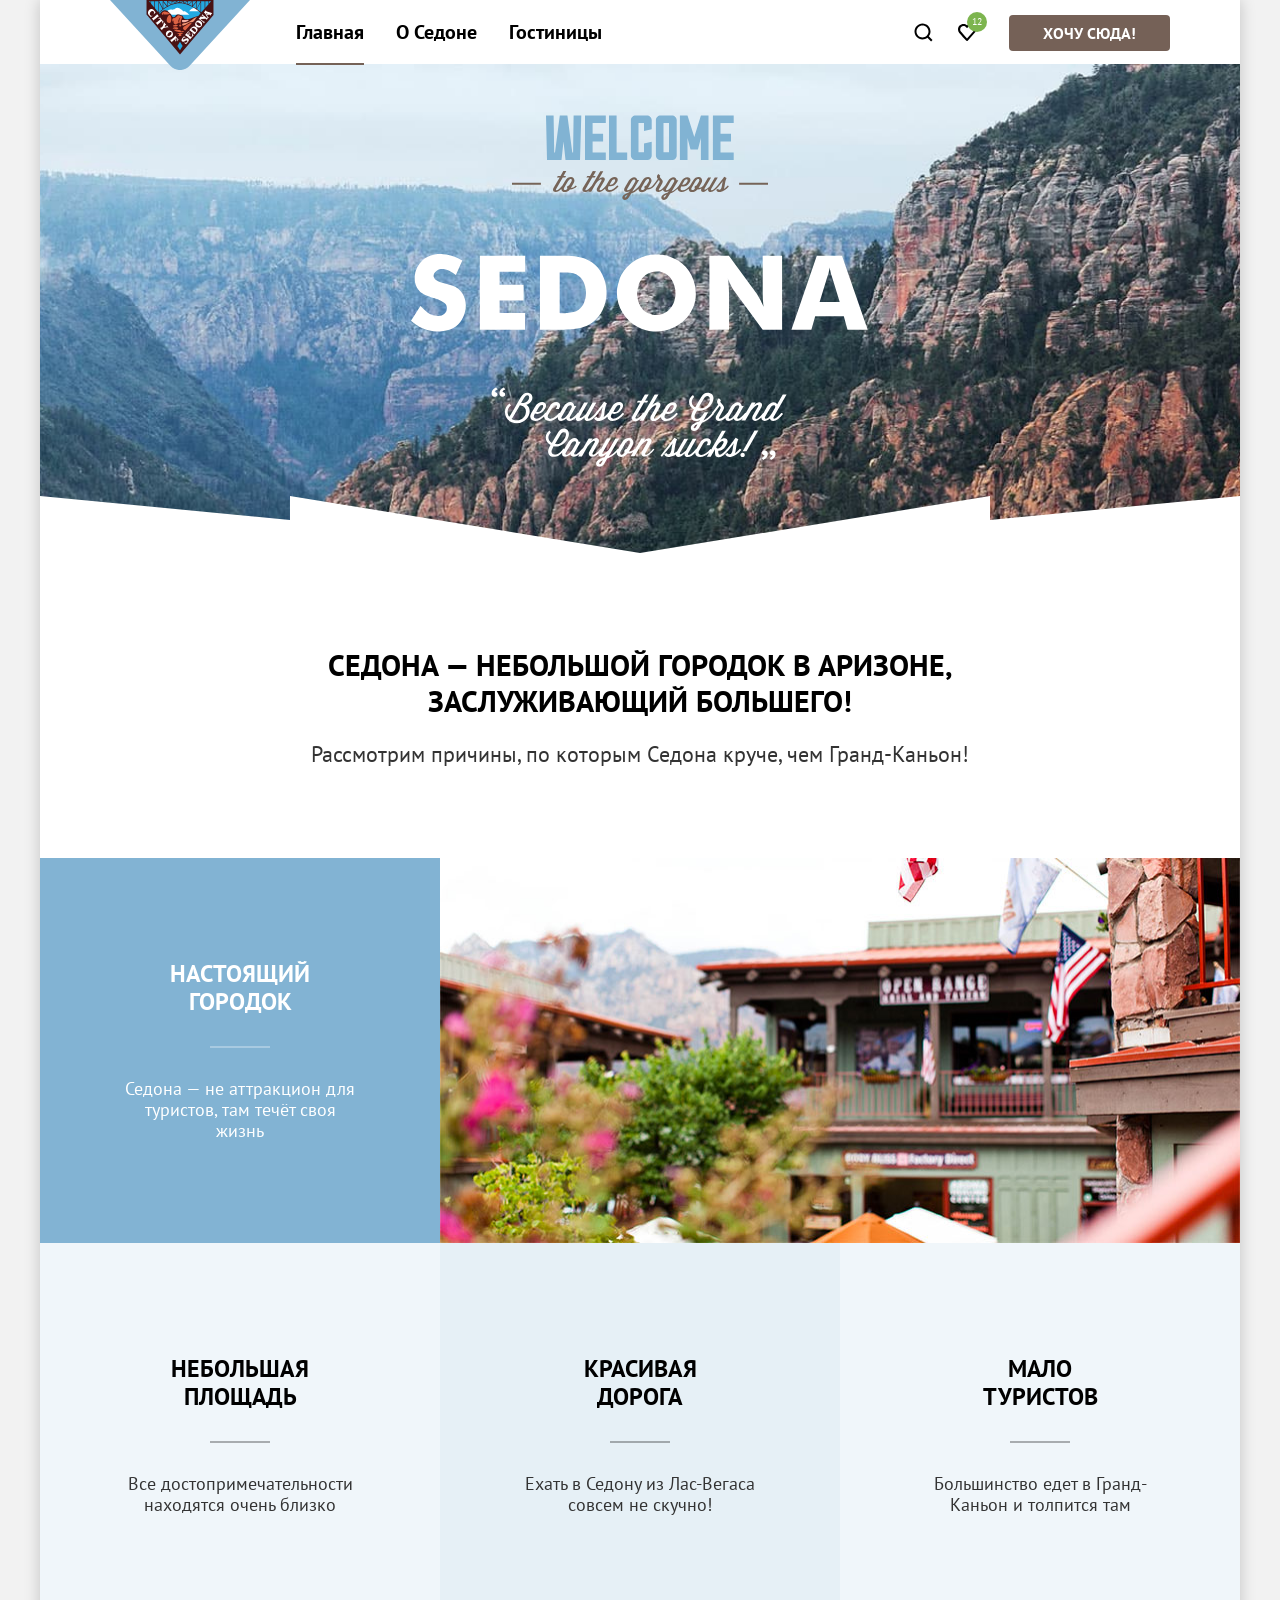
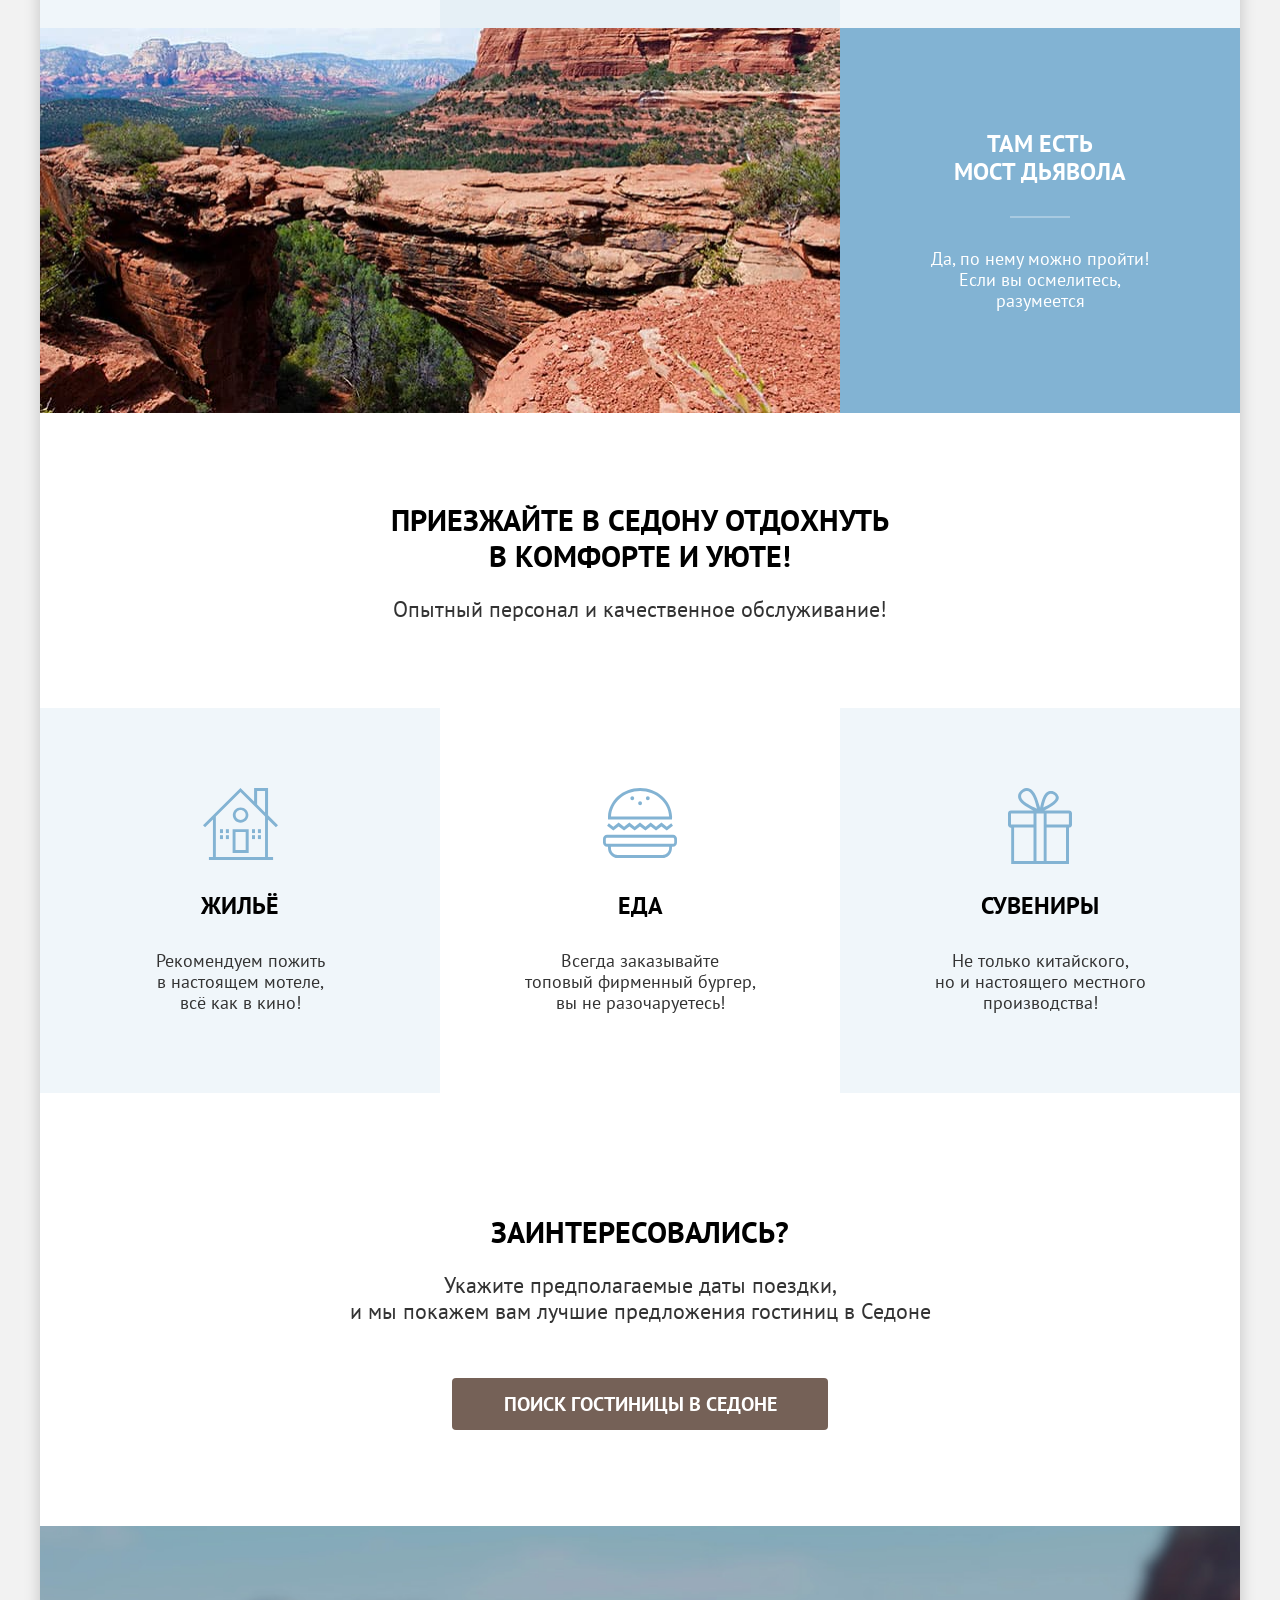
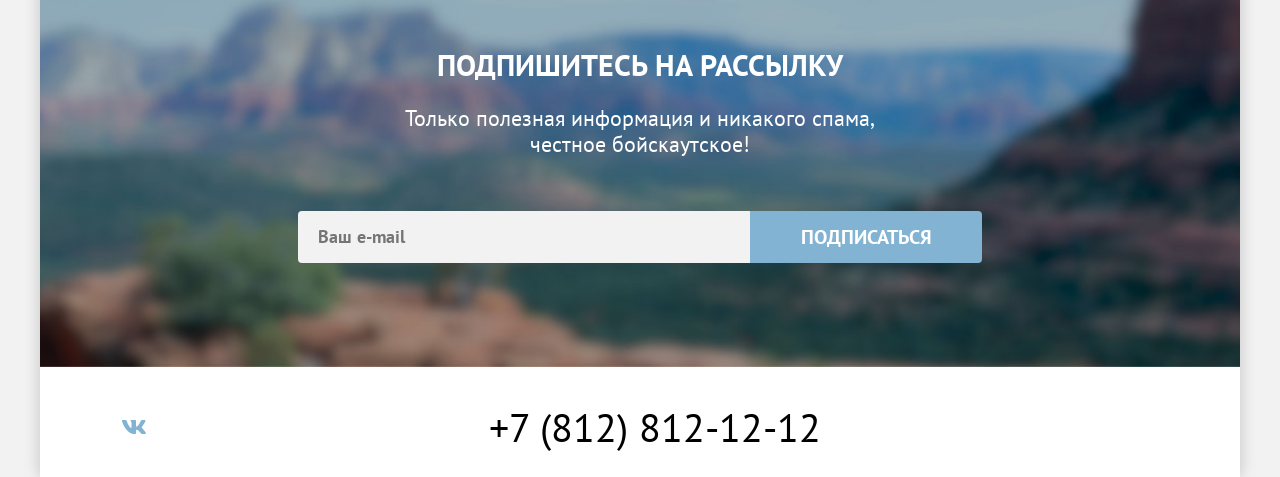
==== index.html @ 49065703 "style(filter-form): add styles to filter form and inputs" ====
<!DOCTYPE html>
<html lang="ru">

  <head>
    <meta charset="utf-8">
    <title>HTML Academy: Седона. Главная</title>
    <link rel="icon" sizes="32x32" href="favicon.ico">
    <link rel="stylesheet" href="styles/styles.css">
  </head>

  <body>

    <div class="page-wrapper">

      <header class="page-header">
        <a class="logo" href="index.html" aria-current="page">
          <img src="images/logos/logo-sedona.svg" alt="Логотип 'City of Sedona'" width="140" height="70">
        </a>

        <nav class="navigation">
          <ul class="navigation-menu-list">
            <li class="navigation-menu-item">
              <a class="navigation-menu-link current" href="index.html" aria-current="page">Главная</a>
            </li>
            <li class="navigation-menu-item">
              <a class="navigation-menu-link" href="#">О Седоне</a>
            </li>
            <li class="navigation-menu-item">
              <a class="navigation-menu-link" href="catalog.html">Гостиницы</a>
            </li>
          </ul>
          <ul class="navigation-controls-list">
            <li class="navigation-controls-item">
              <a class="navigation-controls-link search" href="#">
                <span class="visually-hidden">Поиск</span>
              </a>
            </li>
            <li class="navigation-controls-item">
              <a class="navigation-controls-link favorites" href="#">
                <span class="visually-hidden">Отелей в избранном:</span>
                <span class="icon-favorites-badge">12</span>
              </a>
            </li>
            <li class="navigation-controls-item">
              <a class="navigation-controls-link nav-button brown-button" href="#">Хочу сюда!</a>
            </li>
          </ul>
        </nav>

      </header>


      <main class="main">

        <section class="hero-block">
          <h1 class="visually-hidden">Добро пожаловать в Седону</h1>
          <img class="hero-image" src="images/index/welcome.svg"
            alt="Welcome to the gorgeous Sedona, because the Grand Canyon sucks!" width="458" height="352">
        </section>

        <section class="message intro-section">
          <h2 class="message-title">Седона — небольшой городок в Аризоне, <br>заслуживающий большего!</h2>
          <p class="message-description">Рассмотрим причины, по которым Седона круче, чем Гранд-Каньон!</p>
        </section>

        <section class="advantages">
          <h2 class="visually-hidden">Преимущества</h2>

          <ul class="advantages-list">
            <li class="advantages-item">
              <h3 class="advantages-title white">Настоящий <br>городок</h3>
              <hr class="advantages-divider">
              <p class="advantages-description white">Седона — не аттракцион для <br>туристов, там течёт своя <br>жизнь
              </p>
            </li>
            <li class="advantages-picture">
              <img src="images/index/photo-1.jpg"
                alt="Зелёная улочка Седоны с видом на гриль-бар и таверну 'Open Range'" width="800" height="385">
            </li>
            <li class="advantages-item">
              <h3 class="advantages-title">Небольшая <br>площадь</h3>
              <hr class="advantages-divider">
              <p class="advantages-description">Все достопримечательности <br>находятся очень близко</p>
            </li>
            <li class="advantages-item">
              <h3 class="advantages-title">Красивая <br>дорога</h3>
              <hr class="advantages-divider">
              <p class="advantages-description">Ехать в Седону из Лас-Вегаса <br>совсем не скучно!</p>
            </li>
            <li class="advantages-item">
              <h3 class="advantages-title">Мало <br>туристов</h3>
              <hr class="advantages-divider">
              <p class="advantages-description">Большинство едет в Гранд-<br>Каньон и толпится там</p>
            </li>
            <li class="advantages-picture">
              <img src="images/index/photo-2.jpg" alt="Красная каменная арка Моста Дьявола" width="800" height="385">
            </li>
            <li class="advantages-item">
              <h3 class="advantages-title white">Там есть <br>мост дьявола</h3>
              <hr class="advantages-divider">
              <p class="advantages-description white">Да, по нему можно пройти! <br>Если вы осмелитесь, <br>разумеется
              </p>
            </li>
          </ul>
        </section>

        <section class="message invitation-section">
          <h2 class="message-title">Приезжайте в Седону отдохнуть <br>в комфорте и уюте!</h2>
          <p class="message-description">Опытный персонал и качественное обслуживание!</p>
        </section>

        <section class="services">
          <h2 class="visually-hidden">Услуги</h2>

          <ul class="services-list">
            <li class="services-item icon-house">
              <h3 class="services-title">Жильё</h3>
              <p class="services-description">Рекомендуем пожить <br>в настоящем мотеле, <br>всё как в кино!</p>
            </li>
            <li class="services-item icon-food">
              <h3 class="services-title">Еда</h3>
              <p class="services-description">Всегда заказывайте <br>топовый фирменный бургер, <br>вы не
                разочаруетесь!</p>
            </li>
            <li class="services-item icon-gift">
              <h3 class="services-title">Сувениры</h3>
              <p class="services-description">Не только китайского, <br>но и настоящего местного <br>производства!</p>
            </li>
          </ul>
        </section>

        <section class="message interested-section">
          <h2 class="message-title">Заинтересовались?</h2>
          <p class="message-description">Укажите предполагаемые даты поездки, <br>и мы покажем вам лучшие предложения
            гостиниц в Седоне</p>

          <button class="message button brown-button" type="button" popovertarget="search-dialog">Поиск гостиницы в Седоне</button>
        </section>

        <section class="message subscribe-section white">
          <h2 class="message-title white">Подпишитесь на рассылку</h2>
          <p class="message-description white">Только полезная информация и никакого спама, <br>честное бойскаутское!
          </p>

          <form class="subscribe-form white" action="https://echo.htmlacademy.ru/" method="post">
            <label class="visually-hidden" for="subscription-email">Укажите свой e-mail:</label>
            <input class="subscribe-input input-text" type="email" id="subscription-email" name="user-email"
              placeholder="Ваш e-mail" required>
            <button class="subscribe button blue-button" type="submit">Подписаться</button>
          </form>
        </section>

        <dialog id="search-dialog" class="search-dialog" popover>
          <div class="search-dialog-header">
            <h2 class="dialog-title">Поиск гостиницы в Седоне</h2>
            <button popovertarget="search-dialog" popovertargetaction="hide" class="close-button">
              <span class="visually-hidden">Закрыть диалог</span>
            </button>
          </div>
          <form action="" class="search-dialog-form">
            <label for="check-in-date" class="search-dialog-label">Дата заезда:</label>
            <div class="search-dialog-container-long">
              <input type="text" name="check-in-date" id="check-in-date" value="27 апреля 2020"
                class="search-dialog-input search-dialog-input-date input-text">
              <p class="dialog-message error">Мы не можем отправить вас в прошлое.</p>
            </div>
            <label for="check-out-date" class="search-dialog-label">Дата выезда:</label>
            <div class="search-dialog-container-long">
              <input type="text" name="check-out-date" id="check-out-date" value="1 сентября 2023"
                class="search-dialog-input search-dialog-input-date input-text">
              <p class="dialog-message info">На эти даты есть свободные номера. Пока есть.</p>
            </div>
            <label for="adults-number" class="search-dialog-label">Взрослые:</label>
            <span class="input-number-container">
              <button class="minus-button">
                <span class="visually-hidden">
                  Убрать один
                </span>
              </button>
              <input type="number" name="adults-number" id="adults-number" value="2" class="search-dialog-input search-dialog-input-number input-text input-number">
              <button class="plus-button">
                <span class="visually-hidden">
                  Добавить один
                </span>
              </button>
            </span>
            <div class="children-container">
              <div class="children-label-container">
                <label for="children-number" class="search-dialog-label">Дети:</label>
                <span class="icon-info">
                  <span class="visually-hidden">info children</span>
                  <span class="children-tooltip" role="tooltip">
                    Укажите количество детей, которые будут с вами, возраст которых от 6 до 18 лет. Дети до 6 лет
                    размещаются бесплатно.
                  </span>
                </span>
              </div>
              <span class="input-number-container">
                <button class="minus-button">
                  <span class="visually-hidden">
                    Убрать один
                  </span>
                </button>
                <input type="number" name="children-number" id="children-number" value="2"
                  class="search-dialog-input search-dialog-input-number input-text input-number">
                <button class="plus-button">
                  <span class="visually-hidden">
                    Добавить один
                  </span>
                </button>
              </span>
            </div>
            <button type="submit" class="search-dialog-submit blue-button">Найти</button>
          </form>

        </dialog>
      </main>


      <footer class="page-footer">

        <section class="footer-section">
          <h2 class="visually-hidden">Социальные сети</h2>
          <ul class="socials-list">
            <li class="socials-item">
              <a class="socials-link socials-vkontakte" href="https://vk.com/htmlacademy" target="_blank"
                rel="noopener noreferrer">
                <span class="visually-hidden">ВКонтакте</span>
              </a>
            </li>
            <li class="socials-item">
              <a class="socials-link socials-telegram" href="https://t.me/htmlacademy" target="_blank"
                rel="noopener noreferrer">
                <span class="visually-hidden">Telegram</span>
              </a>
            </li>
            <li class="socials-item">
              <a class="socials-link socials-youtube" href="https://www.youtube.com/user/htmlacademyru" target="_blank"
                rel="noopener noreferrer">
                <span class="visually-hidden">YouTube</span>
              </a>
            </li>
          </ul>
        </section>

        <section class="footer-section">
          <h2 class="visually-hidden">Телефон</h2>
          <a class="phone-link" href="tel:+78128121212">+7 (812) 812-12-12</a>
        </section>

        <section class="footer-section">
          <h2 class="visually-hidden">Разработчик сайта</h2>
          <a class="developer-link" href="https://htmlacademy.ru/intensive/htmlcss" target="_blank"
            rel="noopener noreferrer">
            <span class="visually-hidden">HTML Academy</span>
          </a>
        </section>
      </footer>

    </div>

  </body>

</html>
---- styles/styles.css ----
@font-face {
  font-family: "PT Sans";
  font-weight: 400;
  font-style: normal;
  src: url("../fonts/ptsans-400.woff2") format(woff2);
  font-display: swap;
}

@font-face {
  font-family: "PT Sans";
  font-weight: 700;
  font-style: normal;
  src: url("../fonts/ptsans-700.woff2") format(woff2);
  font-display: swap;
}

* {
  box-sizing: border-box;
}

.visually-hidden {
  position: absolute;
  width: 1px;
  height: 1px;
  margin: -1px;
  border: 0;
  padding: 0;
  white-space: nowrap;
  clip-path: inset(100%);
  clip: rect(0 0 0 0);
  overflow: hidden;
}

/* Common */

body {
  width: 100%;
  margin: 0;
  background-color: #f2f2f2;
  color: #333333;
  font-family: "PT Sans", "Arial", sans-serif;
  font-weight: 400;
  font-size: 18px;
  line-height: 21px;
}

.page-wrapper {
  width: 1200px;
  margin: 0 auto;
  background-color: #ffffff;
  box-shadow: 0 0 15px 0 #00000033;
}

.white {
  color: #ffffff;
}

ul {
  margin: 0;
  padding: 0;
  list-style: none;
}

a {
  color: #000000;
  text-decoration: none;
}

button {
  border: none;
  cursor: pointer;
}

.button {
  border-radius: 4px;
  padding-top: 8px;
  padding-bottom: 8px;
  font-family: "PT Sans", "Arial", sans-serif;
  color: #ffffff;
  font-size: 16px;
  line-height: 20px;
  font-weight: 700;
  text-transform: uppercase;
  text-align: center;
  vertical-align: middle;
  background-color: #756157;
}

/* Page Header */

.page-header {
  display: flex;
  justify-content: center;
  height: 64px;
  gap: 30px;
  padding: 0 70px;
}

.navigation {
  display: flex;
  width: 100%;
  justify-content: space-between;
}

.navigation-menu-list,
.navigation-controls-list {
  display: flex;
  flex-wrap: wrap;
  justify-content: center;
  align-items: center;
}

.navigation-menu-item {
  padding: 20px 16px;
}

.navigation-menu-link,
.navigation-controls-link {
  font-size: 20px;
  line-height: 24px;
  font-weight: 700;
}

.navigation-menu-link {
  position: relative;
  padding-bottom: 20px;
}

.navigation-menu-link.current::after {
  content: "";
  position: absolute;
  left: 0;
  right: 0;
  bottom: 0;
  height: 2px;
  background: #756257;
}

.search {
  display: flex;
  background: url("../images/icons/search.svg") no-repeat center;
  background-size: auto;
  width: 44px;
  height: 64px;
}

.favorites {
  display: flex;
  background: url("../images/icons/favorites.svg") no-repeat center;
  background-size: auto;
  width: 44px;
  height: 64px;
}

.icon-favorites-badge {
  display: flex;
  justify-content: center;
  align-items: center;
  position: relative;
  left: 10px;
  bottom: 10px;
  background-color: #7db54f;
  border-radius: 50% 50%;
  padding: 5px;
  margin: auto;
  color: #ffffff;
  font-weight: 400;
  font-size: 10px;
  line-height: 10px;
}

.nav-button {
  font-family: "PT Sans", "Arial", sans-serif;
  text-transform: uppercase;
  color: #ffffff;
  font-weight: 700;
  font-size: 16px;
  line-height: 20px;
  padding: 8px 34px;
  margin-left: 20px;
  border-radius: 4px;
  background-color: #756157;
}

/* Hero */

.hero-block {
  background-color: #bdbdbd;
  background-image:
    url("../images/index/ornament.svg"),
    url("../images/index/index-background.jpg");
  background-repeat: no-repeat;
  background-position: bottom, top;
  background-size:
    100% auto,
    cover;
  padding: 51px 371px 82px;
}

/* Message */

.message {
  text-align: center;
}

.message-title {
  color: #000000;
  text-transform: uppercase;
  font-weight: 700;
  font-size: 30px;
  line-height: 36px;
  margin-bottom: 20px;
}

.message-title.white {
  color: #ffffff;
}

.message-description {
  font-size: 22px;
  line-height: 26px;
}

.message-description:not(:last-child) {
  margin-bottom: 54px;
}

.intro-section {
  padding-top: 69px;
  padding-bottom: 69px;
}

.invitation-section {
  padding-top: 64px;
  padding-bottom: 64px;
}

.interested-section {
  padding-top: 96px;
  padding-bottom: 96px;
}

.subscribe-section {
  padding-top: 96px;
  padding-left: 258px;
  padding-right: 258px;
  padding-bottom: 104px;
}

.subscribe-section.white {
  background: #bdbdbd url("../images/index/subscribe.jpg") no-repeat center;
  background-size: cover;
}

.subscribe-form {
  display: flex;
}

.subscribe-input {
  font-family: "PT Sans", "Arial", sans-serif;
  font-weight: 400;
  font-size: 18px;
  line-height: 24px;
  vertical-align: middle;
  border-radius: 4px 0 0 4px;
  padding: 12px 20px;
  width: 452px;
  border: none;
}

.subscribe.button {
  font-size: 20px;
  line-height: 36px;
  padding-left: 50px;
  padding-right: 50px;
  border-radius: 0 4px 4px 0;
  width: 232px;
}

.message.button {
  font-size: 20px;
  line-height: 36px;
  padding-left: 50px;
  padding-right: 50px;
  width: 376px;
}

/* Advantages */

.advantages-list {
  display: grid;
  grid-template-columns: 1fr 1fr 1fr;
  grid-auto-rows: 385px;
}

.advantages-item {
  display: flex;
  flex-direction: column;
  justify-content: center;
  align-items: center;
  text-align: center;
  gap: 30px;
}

.advantages-item:nth-child(odd) {
  background-color: #83b3d31f;
}

.advantages-item:nth-child(even) {
  background-color: #83b3d333;
}

.advantages-item:first-child,
.advantages-item:last-child {
  background-color: #82b3d3;
}

.advantages-picture {
  grid-column: span 2;
}

.advantages-title {
  color: #000000;
  text-transform: uppercase;
  font-weight: 700;
  font-size: 24px;
  line-height: 28px;
  margin: 0;
}

.advantages-title.white {
  color: #ffffff;
}

.advantages-description {
  margin: 0;
}

.advantages-divider {
  width: 60px;
  margin: 0;
  border: 1px solid #0000004d;
}

.advantages-item:first-child > .advantages-divider,
.advantages-item:last-child > .advantages-divider {
  border: 1px solid #ffffff4d;
}

/* Services */

.services-list {
  display: flex;
}

.services-item {
  display: flex;
  flex-direction: column;
  justify-content: flex-end;
  text-align: center;
  width: 400px;
  height: 385px;
  padding: 80px 0;
  gap: 30px;
}

.services-item:nth-child(odd) {
  background-color: #83b3d31f;
}

.services-title {
  color: #000000;
  text-transform: uppercase;
  font-size: 24px;
  line-height: 28px;
  margin: 0;
}

.services-description {
  margin: 0;
}

.icon-house {
  background: url("../images/icons/house.svg") no-repeat center 80px;
}

.icon-food {
  background: url("../images/icons/food.svg") no-repeat center 80px;
}

.icon-gift {
  background: url("../images/icons/gift.svg") no-repeat center 80px;
}

/* Dialog */

dialog::backdrop {
  background-color: #f2f2f2cc;
}

.search-dialog {
  padding: 64px 70px;
  border: none;
  border-radius: 30px;
  box-shadow: 0 25px 50px 0 #00000026;
  width: 717px;
}

.search-dialog-header {
  display: flex;
  justify-content: space-between;
  margin-bottom: 64px;
}

.dialog-title {
  font-size: 30px;
  line-height: 36px;
  text-transform: uppercase;
  margin: 0;
}

.close-button {
  border-radius: 50%;
  width: 52px;
  height: 52px;
  position: absolute;
  top: 64px;
  right: 50px;
  border: none;
  background-color: #f2f2f2;
  background-image: url("../images/icons/close.svg");
  background-repeat: no-repeat;
  background-position: center;
}

.search-dialog-form {
  display: grid;
  grid-template-columns: 1fr 1fr 1fr 1fr;
  row-gap: 23px;
  width: 577px;
}

.search-dialog-label {
  font-weight: 700;
  font-size: 20px;
  line-height: 24px;
  text-transform: capitalize;
  height: 48px;
  display: flex;
  align-items: center;
}

.search-dialog-container-long {
  grid-column: span 3;
}

.search-dialog-input-date {
  width: 100%;
  background-image: url("../images/icons/calendar.svg");
  background-repeat: no-repeat;
  background-position: right 22px center;
  background-size: 20px 20px;
  border-radius: 4px;
  padding: 12px 20px;
}

.search-dialog-input {
  height: 48px;
  background-color: #f2f2f2;
  border: none;
  font-weight: 700;
  font-size: 18px;
}

.search-dialog-input-number {
  width: 31px;
  text-align: center;
  z-index: 1;
}

.search-dialog-input-number.input-text {
  padding-left: 4px;
  padding-right: 4px;
}

.input-number-container {
  display: flex;
  width: 111px;
}

.minus-button,
.plus-button {
  background-color: #f2f2f2;
  height: 48px;
  width: 40px;
  padding: 0;
}

.minus-button {
  border-radius: 4px 0 0 4px;
  background-image: url("../images/icons/minus.svg");
  background-repeat: no-repeat;
  background-position: center;
}

.plus-button {
  border-radius: 0 4px 4px 0;
  background-image: url("../images/icons/plus.svg");
  background-repeat: no-repeat;
  background-position: center;
}

.dialog-message {
  font-weight: 400;
  font-size: 16px;
  line-height: 21px;
  margin: 4px 0 0 0;
  padding: 0 20px;
}

.dialog-message.error {
  color: #ff5757;
}

.dialog-message.info {
  color: #333333;
}

.children-container {
  grid-column: span 2;
  display: flex;
  justify-content: end;
  gap: 46px;
}

.children-label-container {
  display: flex;
  align-items: center;
  gap: 10px;
}

.icon-info {
  background-color: #83b3d3;
  background-image: url("../images/icons/info.svg");
  background-repeat: no-repeat;
  background-position: center;
  width: 26px;
  height: 26px;
  display: inline-block;
  border-radius: 50%;
  position: relative;
}

.children-tooltip {
  visibility: hidden;
  width: 256px;
  background-color: #333333;
  color: white;
  font-weight: 400;
  font-size: 16px;
  line-height: 20px;
  padding: 15px 18px 18px 22px;
  border-radius: 10px;
  position: absolute;
  top: 150%;
  left: 50%;
  margin-left: calc(-256px / 2);
  z-index: 2;
}

.children-tooltip::before {
  visibility: hidden;
  content: "";
  border: 9px solid transparent;
  border-bottom: 9px solid #333;
  position: absolute;
  top: -17px;
  left: 50%;
  transform: translate(-50%);
}

.icon-info:hover .children-tooltip,
.icon-info:hover .children-tooltip::before,
.icon-info:focus .children-tooltip,
.icon-info:focus .children-tooltip::before {
  visibility: visible;
}

.search-dialog-submit {
  grid-column: span 4;
  background-color: #83b3d3;
  color: white;
  border-radius: 10px;
  padding: 18px 0;
  text-transform: uppercase;
  font-size: 20px;
  font-weight: 700;
  margin-top: calc(48px - 23px);
}

/* Catalog Header (Filters) */

.catalog-header {
  background-color: #bdbdbd;
  background-image: url("../images/catalog/catalog-background.jpg");
  background-repeat: no-repeat;
  background-position: center;
  background-size: cover;
  color: #ffffff;
  text-align: left;
  padding: 35px 70px 70px 70px;
}

.catalog-title {
  font-weight: 700;
  font-size: 60px;
  line-height: 78px;
  margin: 0;
}

.breadcrumbs-list {
  /* position: relative; */
  display: flex;
  flex-wrap: wrap;
  align-items: center;
  font-weight: 400;
  font-size: 16px;
  line-height: 21px;
}

.breadcrumbs-item:not(:first-child) {
  padding: 0 28px;
}

/* .breadcrumbs-item:last-child::after {
  content: "";
  display: block;
  position: absolute;
  top: 4px;
  right: -15px;
  width: 8px;
  height: 21px;
} */

.breadcrumbs-link {
  color: #ffffff;
}

.icon-home {
  display: flex;
  background-image: url("../images/icons/home.svg");
  background-repeat: no-repeat;
  background-size: auto;
  width: 12px;
  height: 12px;
}

.filter-form {
  display: flex;
  justify-content: space-between;
  width: 100%;
}
.filter-group-container {
  display: flex;
  gap: 70px;
}

.filter-group {
  padding: 0;
  margin: 0;
}

.filter-title {
  padding: 0;
}

.filter-list {
  display: grid;
  gap: 16px;
}

.control {
  display: flex;
  column-gap: 16px;
}

.filter-item {
  display: flex;
  column-gap: 16px;
}

.filter-list-prices {
  display: grid;
  grid-template-columns: 1fr 1fr;
  column-gap: 2px;
}

.filter-sliders-control {
  grid-column: span 2;
}

.price-min,
.price-max {
  height: 48px;
  width: 143px;
  background-color: white;
  border: none;
}

.price-min {
  border-radius: 4px 0 0 4px;
}

.price-max {
  border-radius: 0 4px 4px 0;
}

.filter-title {
  font-weight: 700;
  font-size: 20px;
  line-height: 24px;
  margin-bottom: 32px;
}

.filter-item {
  font-size: 18px;
  line-height: 23px;
}

.range-input-container {
  position: relative;
}

.range-label {
  position: absolute;
  z-index: 1;
  color: rgba(0, 0, 0, 0.3);
  right: 20px;
  transform: translateY(50%);
}

.filter-button-container {
  display: flex;
  flex-direction: column;
  justify-content: center;
  align-items: center;
  padding: 56px 0 0 0;
}

.submit.button {
  padding-left: 50px;
  padding-right: 50px;
}

.reset.button {
  background-color: transparent;
  padding-left: 57.5px;
  padding-right: 57.5px;
  margin-top: auto;
}

/* Catalog Items (Filter Results) */

.catalog-filters-result {
  display: flex;
  flex-direction: column;
  gap: 40px;
  padding: 50px 70px 60px;
}

.result-settings-wrapper {
  display: flex;
  width: 100%;
  height: 49px;
  justify-content: space-between;
  align-items: center;
}

.result-settings {
  display: flex;
}

.result-sort {
  color: #333333;
  font-family: "PT Sans", "Arial", sans-serif;
  font-weight: 400;
  font-size: 18px;
  line-height: 21px;
  border: 2px solid #e5e5e5;
  border-radius: 4px;
  padding: 0 20px;
  width: 292px;
  height: 49px;
  appearance: none;
  background-color: white;
  background-image: url("../images/icons/arrow-down.svg");
  background-repeat: no-repeat;
  background-position-x: right 20px;
  background-position-y: center;
  cursor: pointer;
}

.result-list {
  display: flex;
  flex-wrap: wrap;
  justify-content: space-between;
  gap: 16px;
}

.result-item {
  display: flex;
  flex-direction: column;
  width: 340px;
  border: solid 1px #e5e5e5;
  padding: 20px;
  gap: 20px;
}

.item-name {
  color: #000000;
  font-weight: 700;
  font-size: 24px;
  line-height: 28px;
  margin: 0;
}

.item-details,
.item-controls,
.item-rating {
  display: flex;
  justify-content: space-between;
  align-items: center;
  width: 100%;
}

.result-title {
  font-size: 30px;
  font-weight: 700;
  line-height: 36px;
  margin: 0;
  text-transform: uppercase;
}

.rating-stars {
  display: flex;
  gap: 6px;
}

.icon-star {
  background-image: url("../images/icons/star.svg");
  background-repeat: no-repeat;
  background-position: center;
  height: 17px;
  width: 18px;
  display: inline-block;
}

.result-view-list {
  display: flex;
  margin-left: 70px;
  gap: 8px;
}

.result-view-button {
  width: 48px;
  height: 48px;
  display: flex;
  justify-content: center;
  align-items: center;
  border: solid 2px #e5e5e5;
  border-radius: 4px;
}

.result-view-button.selected {
  border-color: #000000;
}

.icon-tile {
  background: url("../images/icons/tile.svg") no-repeat center;
}

.icon-card {
  background: url("../images/icons/card.svg") no-repeat center;
}

.icon-list {
  background: url("../images/icons/list.svg") no-repeat center;
}

.details.button,
.favorite.button,
.rating-text {
  font-size: 16px;
  line-height: 20px;
  width: 140px;
}

.favorite.button.is-added {
  background-color: #7db54f;
}

.rating-text {
  text-transform: uppercase;
  background-color: #f2f2f2;
  text-align: center;
  padding: 8px 0;
}

.result-divider {
  width: 100%;
  height: 1px;
  margin: 0;
  border: none;
  background-color: #e5e5e5;
}

.pagination-list {
  display: flex;
  width: 100%;
}

.pagination-item {
  width: 60px;
  height: 60px;
  font-weight: 700;
}

.pagination-item:not(:first-child) {
  margin-left: 8px;
}

.pagination-link {
  width: 100%;
  height: 100%;
  border-radius: 4px;
  display: flex;
  align-items: center;
  justify-content: center;
}

.pagination-link.current {
  background-color: #f2f2f2;
  color: #000000;
}

.pagination-link.gap {
  background-color: white;
  color: #000000;
  font-weight: 400;
}

/* Page Footer */

.page-footer {
  display: flex;
  justify-content: space-between;
  align-items: center;
  padding: 40px 70px 30px;
}

.footer-section {
  display: flex;
  justify-content: center;
  align-items: center;
}

.socials-list {
  display: flex;
  justify-content: center;
  align-items: center;
}

.socials-item {
  display: flex;
  justify-content: center;
  align-items: center;
}

.socials-link {
  display: flex;
  width: 48px;
  height: 40px;
  background-repeat: no-repeat;
  background-position: center;
  background-size: auto;
}

.socials-vkontakte {
  background-image: url("../images/icons/vkontakte.svg");
}

.socials-telegram {
  background-image: url("../images/icons/telegram.svg");
}

.socials-youtube {
  background-image: url("../images/icons/youtube.svg");
}

.phone-link {
  font-size: 40px;
  line-height: 40px;
  text-transform: uppercase;
}

.developer-link {
  display: flex;
  width: 115px;
  height: 33px;
  background-image: url("../images/logos/htmlacademy.svg");
  background-repeat: no-repeat;
  background-position: center;
  background-size: auto;
}

/* Button Styles */
.blue-button {
  background-color: #82b3d3;
  color: white;
}

.blue-button:not(:disabled):hover,
.blue-button:not(:disabled):focus,
.search-dialog-submit:not(:disabled):active {
  background-color: #68a2ca;
}

.brown-button:not(:disabled):hover,
.brown-button:not(:disabled):focus {
  background-color: #615048;
}

.green-button:not(:disabled):hover,
.green-button:not(:disabled):focus {
  background-color: #6c9e42;
}

.blue-button:not(:disabled):active,
.brown-button:not(:disabled):active,
.green-button:not(:disabled):active {
  color: rgba(255, 255, 255, 0.3);
}

.blue-button:disabled,
.brown-button:disabled,
.green-button:disabled {
  color: rgba(255, 255, 255, 0.3);
  background-color: #e5e5e5;
}

/* Input Styles */
.input-text {
  background-color: #f2f2f2;
  border: none;
  font-weight: 700;
  font-size: 18px;
  padding: 12px 20px;
}

.input-text:hover {
  background-color: #e5e5e5;
}

.input-text:focus {
  background-color: #e5e5e5;
  outline: solid 3px #83b3d3;
}

.input-number {
  appearance: textfield;
  -moz-appearance: textfield;
}

/* Chrome, Safari, Edge, Opera */
.input-number::-webkit-outer-spin-button,
.input-number::-webkit-inner-spin-button {
  -webkit-appearance: none;
  margin: 0;
}
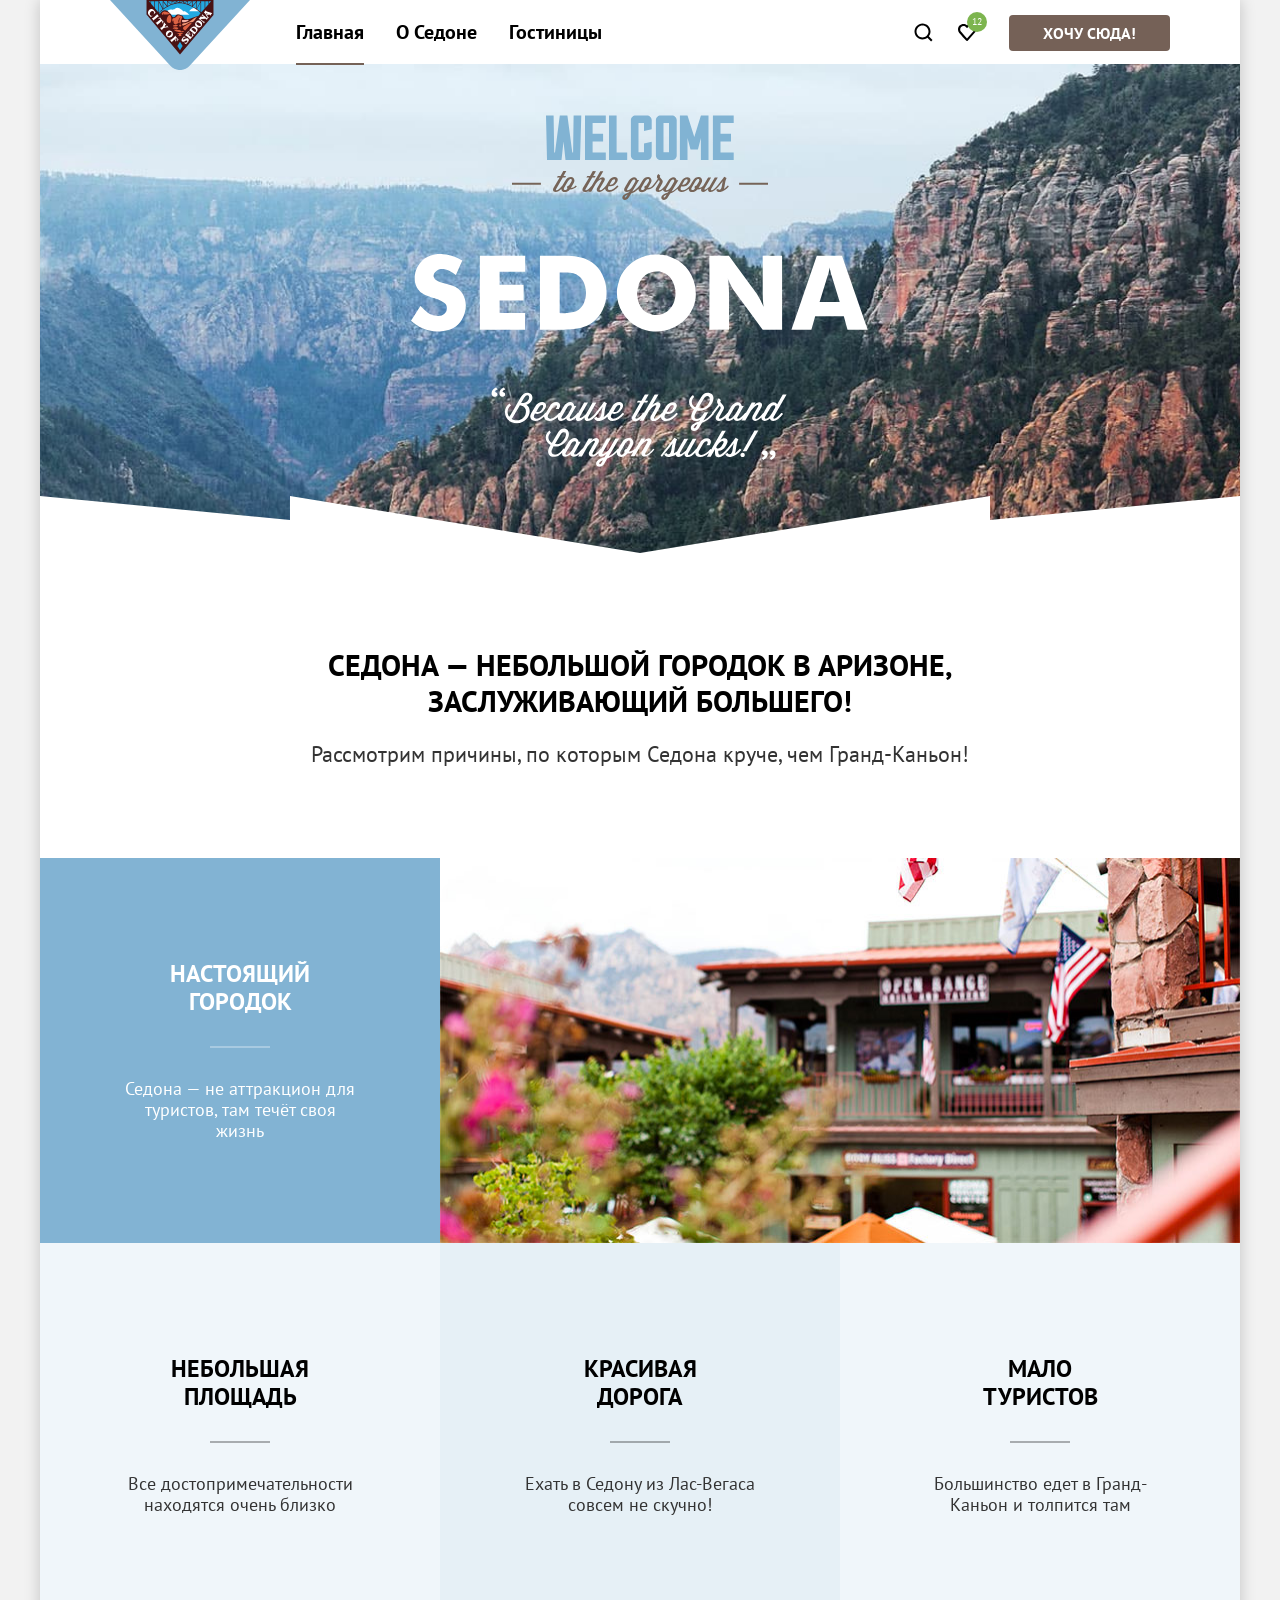
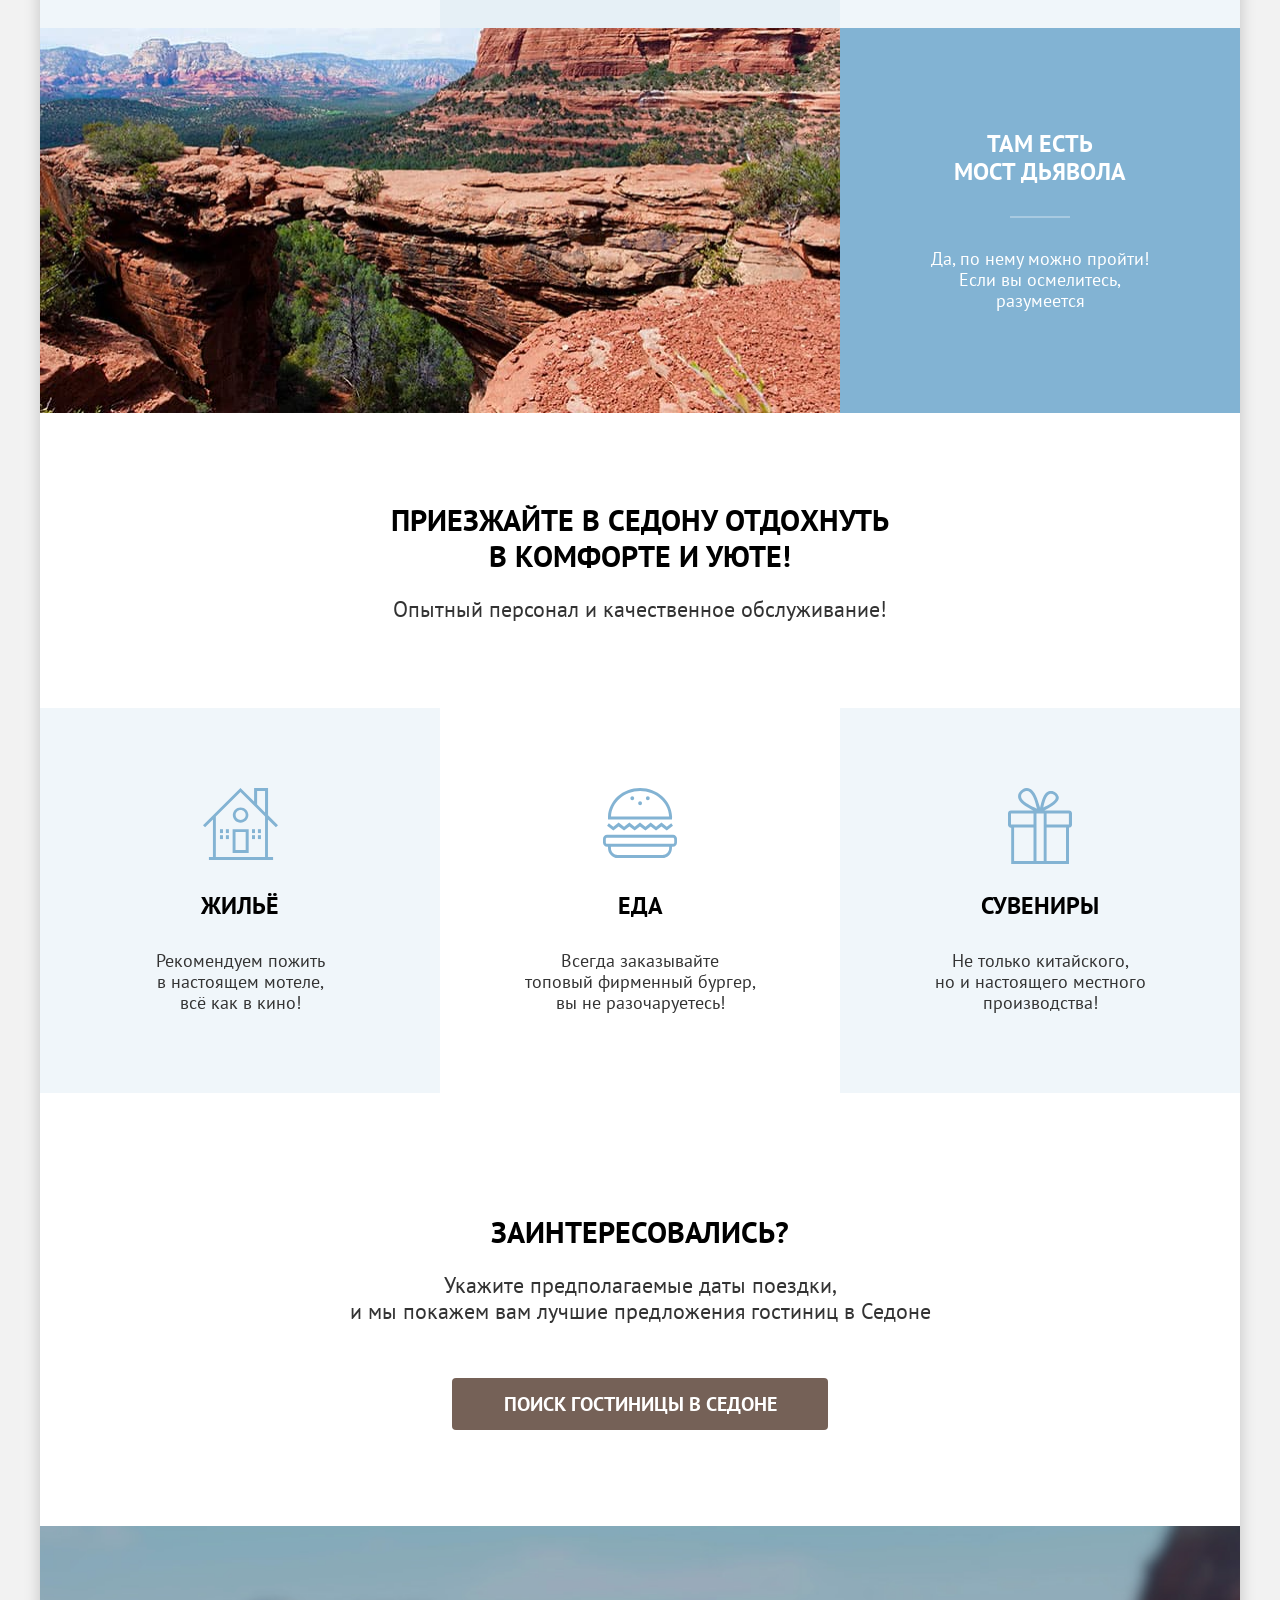
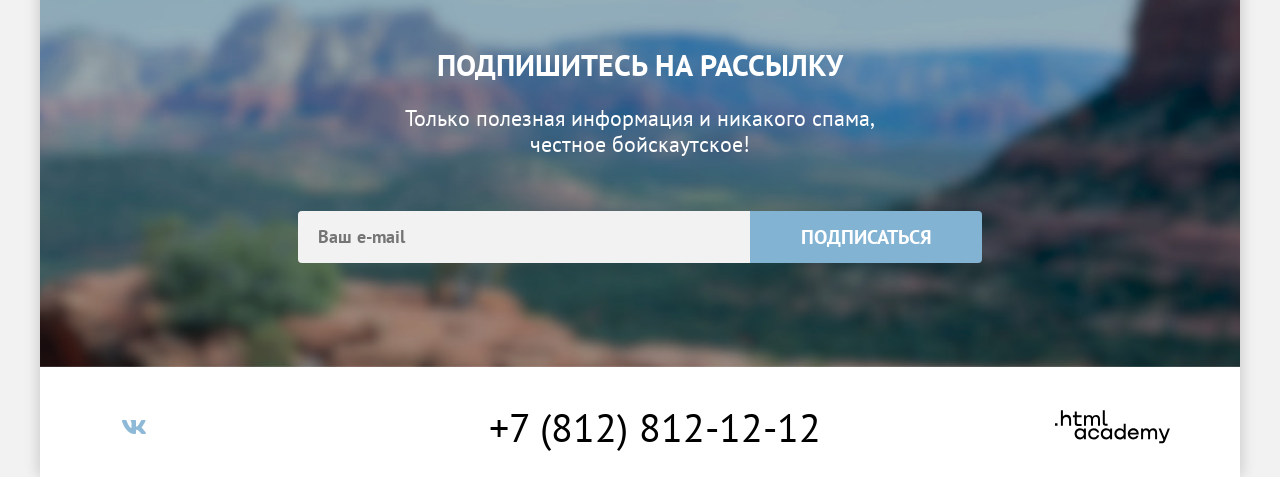
==== commit 9f250e24: "style(footer): improve elements state colors" ====
--- a/index.html
+++ b/index.html
@@ -252,6 +252,10 @@
           <h2 class="visually-hidden">Разработчик сайта</h2>
           <a class="developer-link" href="https://htmlacademy.ru/intensive/htmlcss" target="_blank"
             rel="noopener noreferrer">
+            <svg class="logo-developer" xmlns="http://www.w3.org/2000/svg" width="115" height="34" aria-hidden="true">
+              <path
+                d="M0 13.26v2.6h2.5v-2.6zm11.6-8.4c-1.6 0-2.8.7-3.6 1.7h-.1V.36h-2v15.5h2v-5.3c0-2.1 1.3-3.6 3.3-3.6 1.8 0 2.9 1.4 2.9 3.2v5.7h2v-6.1c.1-3-1.8-4.9-4.5-4.9m15 .3h-4.8v-3.7h-2v3.8h-1.9v2h1.9v6c0 1.7 1 2.7 2.7 2.7h4.1v-2h-3.7c-.7 0-1.1-.4-1.1-1.1v-5.7h4.8zm14.5-.2c-1.6 0-2.9.8-3.5 2.1h-.1c-.6-1.2-1.8-2.1-3.4-2.1-1.4 0-2.5.8-3.1 1.8h-.1v-1.6H29v10.6h2v-5.4c0-2 1-3.5 2.6-3.5 1.5 0 2.4 1 2.4 2.6v6.3h2v-5.6c0-2.4 1.4-3.3 2.6-3.3 1.5 0 2.4 1 2.4 2.6v6.3h2v-6.5c.1-2.5-1.4-4.3-3.9-4.3m6.7 8.1c0 1.7 1 2.7 2.8 2.7h2v-2h-1.7c-.7 0-1.1-.4-1.1-1.1V.36h-2zm-18.9 7c-.9-1.1-2.2-1.8-3.9-1.8-3.1 0-5.4 2.3-5.4 5.6s2.3 5.6 5.4 5.6c1.8 0 3-.8 3.8-1.9h.1v1.6h2v-10.6h-2zm-3.6 7.4c-2.2 0-3.6-1.6-3.6-3.6s1.4-3.6 3.6-3.6 3.6 1.6 3.6 3.6c0 1.9-1.4 3.6-3.6 3.6m18.9-5.1c-.5-2.4-2.6-4.1-5.4-4.1a5.4 5.4 0 0 0-5.6 5.6c0 3.1 2.2 5.6 5.6 5.6 2.8 0 4.9-1.8 5.4-4.2h-2.1a3.4 3.4 0 0 1-3.3 2.3c-2.2 0-3.6-1.6-3.6-3.6s1.4-3.6 3.6-3.6c1.6 0 2.8 1 3.3 2.2h2.1zm10.9-2.3c-.9-1.1-2.2-1.8-3.9-1.8-3.1 0-5.4 2.3-5.4 5.6s2.3 5.6 5.4 5.6c1.8 0 3-.8 3.8-1.9h.1v1.6h2v-10.6h-2zm-3.6 7.4c-2.2 0-3.6-1.6-3.6-3.6s1.4-3.6 3.6-3.6 3.6 1.6 3.6 3.6c0 1.9-1.5 3.6-3.6 3.6m17.2-7.3c-.9-1.1-2.2-1.9-3.9-1.9-3.1 0-5.4 2.3-5.4 5.6s2.2 5.6 5.4 5.6c1.7 0 3-.8 3.8-1.8h.1v1.5h2v-15.4h-2zm-3.6 7.3c-2.2 0-3.6-1.6-3.6-3.6s1.4-3.6 3.6-3.6 3.6 1.6 3.6 3.6c-.1 2-1.5 3.6-3.6 3.6m13.2-9.2c-3.3 0-5.5 2.5-5.5 5.6 0 3 2.1 5.6 5.5 5.6 2.5 0 4.5-1.3 5.2-3.6h-2.1c-.5 1-1.6 1.6-3 1.6-1.9 0-3.3-1.3-3.4-2.9h8.8c.2-3.6-2-6.3-5.5-6.3m0 1.9c1.7 0 3 1 3.3 2.6h-6.5c.3-1.5 1.5-2.6 3.2-2.6m19.9-1.9c-1.6 0-2.9.8-3.6 2h-.1c-.6-1.2-1.8-2-3.4-2-1.4 0-2.5.7-3.1 1.8v-1.5h-1.9v10.6h2v-5.4c0-2 1-3.4 2.6-3.5 1.5 0 2.4 1 2.4 2.6v6.3h2v-5.6c0-2.4 1.4-3.3 2.6-3.3 1.5 0 2.4 1 2.4 2.6v6.3h2v-6.5c.1-2.6-1.4-4.4-3.9-4.4m11.2 9.1-3.6-8.9h-2.2l4.8 11.6c-.3.9-.7 1.2-1.7 1.2h-2.5v2h2.5c1.8 0 2.8-.8 3.5-2.6l4.7-12.2h-2.1z" />
+            </svg>
             <span class="visually-hidden">HTML Academy</span>
           </a>
         </section>
--- a/styles/styles.css
+++ b/styles/styles.css
@@ -616,16 +616,17 @@
   font-size: 60px;
   line-height: 78px;
   margin: 0;
+  margin-bottom: 8px;
 }
 
 .breadcrumbs-list {
-  /* position: relative; */
   display: flex;
   flex-wrap: wrap;
   align-items: center;
   font-weight: 400;
   font-size: 16px;
   line-height: 21px;
+  margin-bottom: 40px;
 }
 
 .breadcrumbs-item:not(:first-child) {
@@ -660,6 +661,7 @@
   justify-content: space-between;
   width: 100%;
 }
+
 .filter-group-container {
   display: flex;
   gap: 70px;
@@ -668,6 +670,7 @@
 .filter-group {
   padding: 0;
   margin: 0;
+  border: none;
 }
 
 .filter-title {
@@ -677,26 +680,114 @@
 .filter-list {
   display: grid;
   gap: 16px;
+  margin: 0;
+  padding: 0;
 }
 
 .control {
   display: flex;
+  align-items: center;
+  gap: 16px;
+  cursor: pointer;
+}
+
+.control:hover {
+  opacity: 0.6;
+}
+
+.control:active {
+  opacity: 0.3;
+}
+
+.control-input {
+  appearance: none;
+  background-color: white;
+  width: 20px;
+  height: 20px;
+  margin: 0;
+  flex-shrink: 0;
+}
+
+.control-input:focus-visible {
+  outline: 3px solid #83b3d3;
+}
+
+.control-input.checkbox {
+  border-radius: 4px;
+}
+
+.control-input.checkbox:checked {
+  background-image: url("../images/icons/checkmark.svg");
+  background-repeat: no-repeat;
+  background-position: center;
+  background-size: 12px 10px;
+}
+
+.control-input.radio {
+  border-radius: 50% 50%;
+}
+
+.control-input.radio:checked {
+  background-image: url("../images/icons/radio.svg");
+  background-repeat: no-repeat;
+  background-position: center;
+  background-size: 10px 10px;
+}
+
+.filter-item {
+  display: flex;
   column-gap: 16px;
 }
 
-.filter-item {
-  display: flex;
-  column-gap: 16px;
-}
-
 .filter-list-prices {
+  position: relative;
   display: grid;
   grid-template-columns: 1fr 1fr;
   column-gap: 2px;
 }
 
-.filter-sliders-control {
+.filter-slider-control {
+  position: relative;
   grid-column: span 2;
+  height: 20px;
+}
+
+.range-background {
+  position: absolute;
+  width: 100%;
+  height: 4px;
+  background-color: #ffffff4d;
+  top: 48px;
+}
+
+.range-background-active {
+  position: absolute;
+  background-color: #ffffff;
+  width: 226px;
+  height: 4px;
+  top: 48px;
+}
+
+.range-button {
+  position: absolute;
+  width: 20px;
+  height: 20px;
+  border-radius: 5px;
+  background-color: #ffffff;
+  top: 40px;
+}
+
+.range-button:hover{
+  background-color: #e5e5e5;
+}
+
+.range-button:focus {
+  background-color: #e5e5e5;
+  outline: solid 3px #83b3d3;
+}
+
+.range-button.button-max {
+  left: 206px
 }
 
 .price-min,
@@ -983,6 +1074,16 @@
   background-repeat: no-repeat;
   background-position: center;
   background-size: auto;
+  opacity: 90%;
+}
+
+.socials-link:not(:disabled):hover,
+.socials-link:not(:disabled):focus {
+  opacity: 100%;
+}
+
+.socials-link:not(:disabled):active {
+  opacity: 50%;
 }
 
 .socials-vkontakte {
@@ -1003,14 +1104,32 @@
   text-transform: uppercase;
 }
 
+.phone-link:hover,
+.phone-link:focus-visible,
+.phone-link:active {
+  color: #756157;
+}
+
+.phone-link:active {
+  opacity: 0.3;
+}
+
 .developer-link {
   display: flex;
-  width: 115px;
-  height: 33px;
-  background-image: url("../images/logos/htmlacademy.svg");
-  background-repeat: no-repeat;
-  background-position: center;
-  background-size: auto;
+}
+
+.logo-developer {
+  fill: #000000;
+}
+
+.logo-developer:hover,
+.logo-developer:focus-visible,
+.logo-developer:active {
+  fill: #756157;
+}
+
+.logo-developer:active {
+  opacity: 0.3;
 }
 
 /* Button Styles */
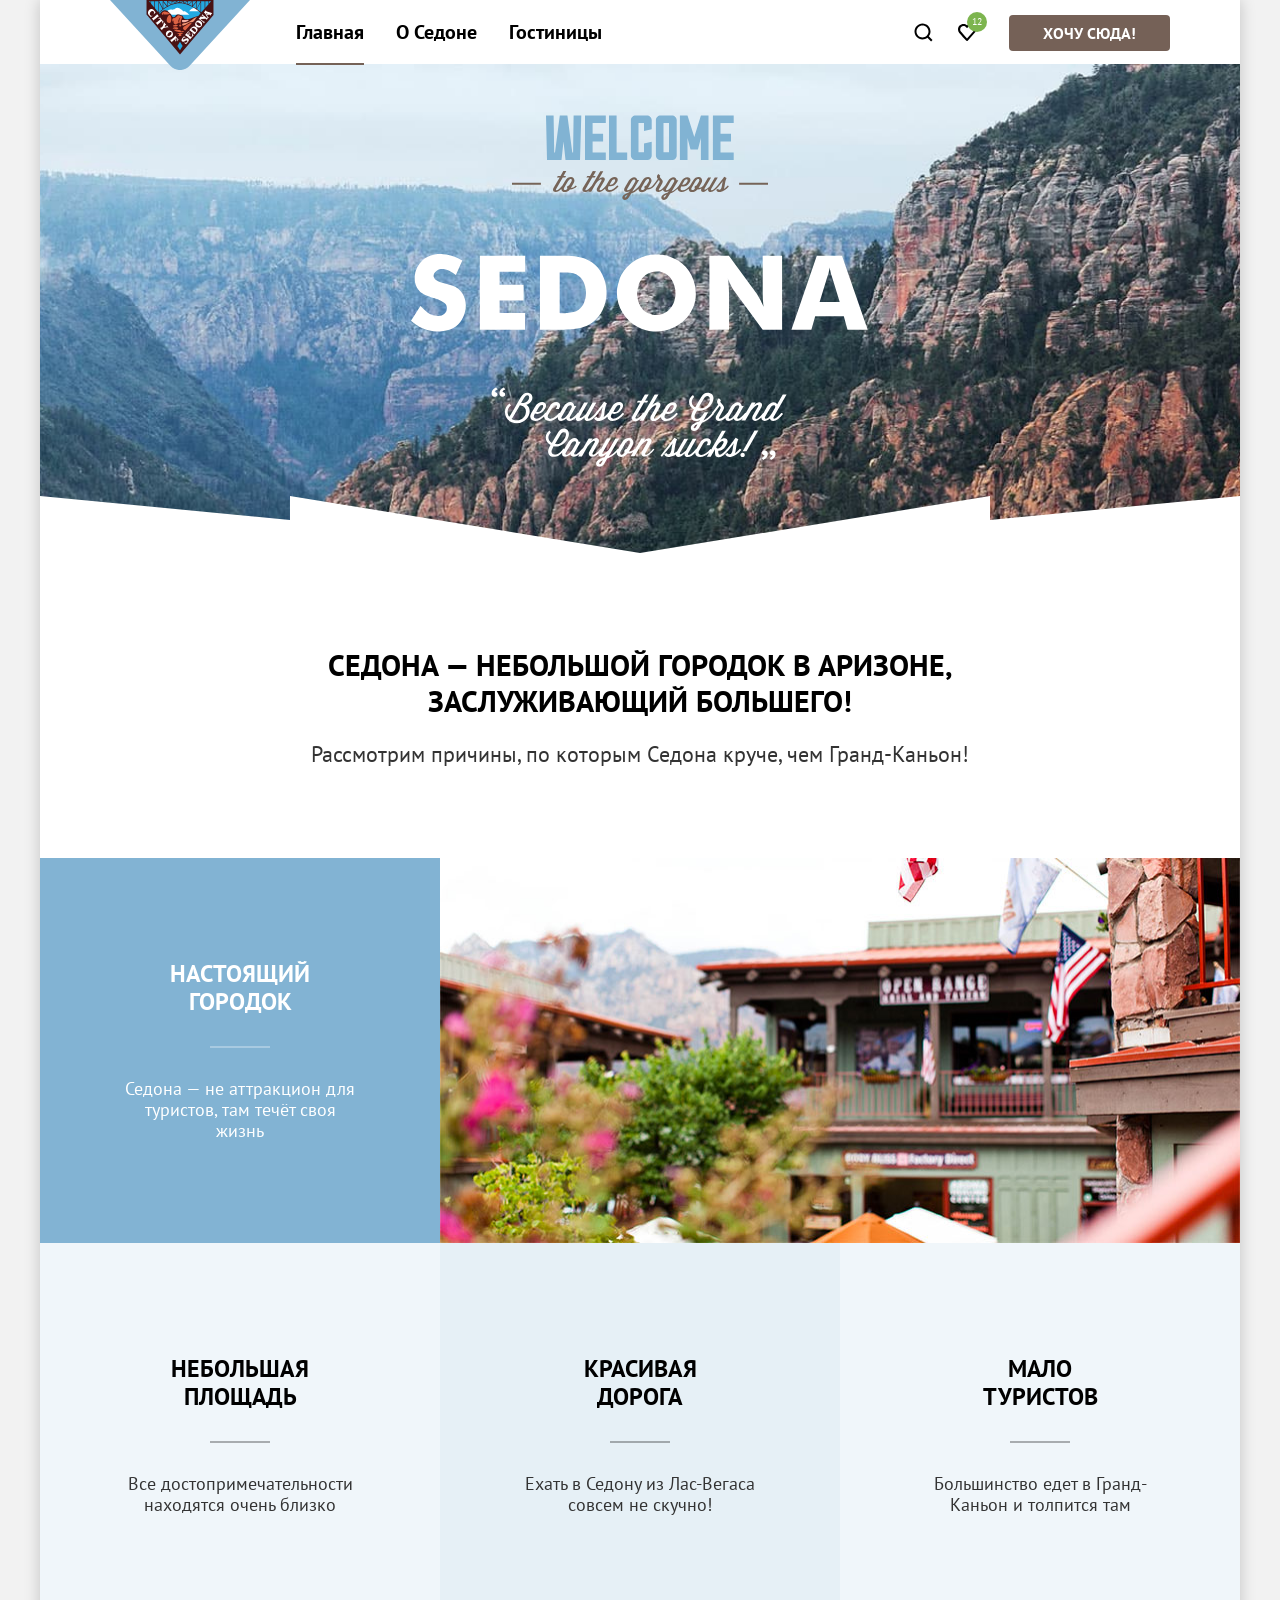
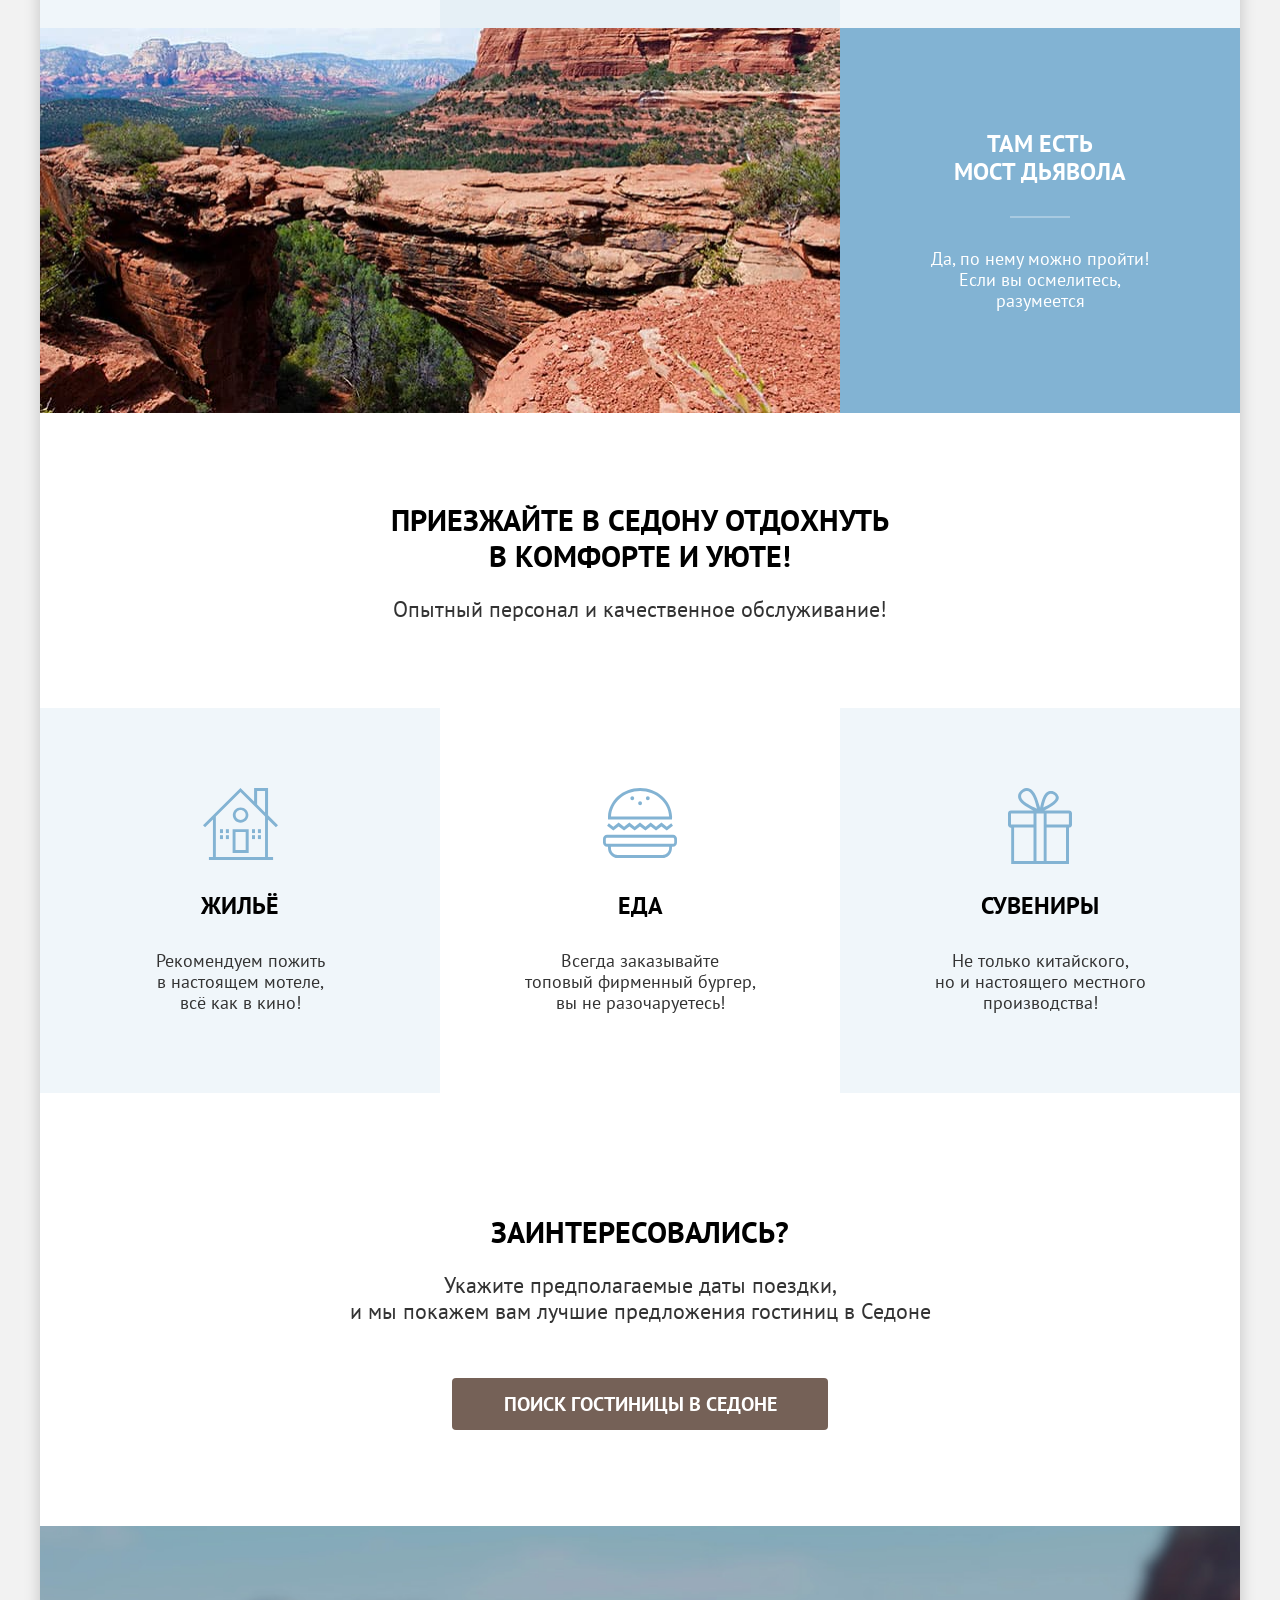
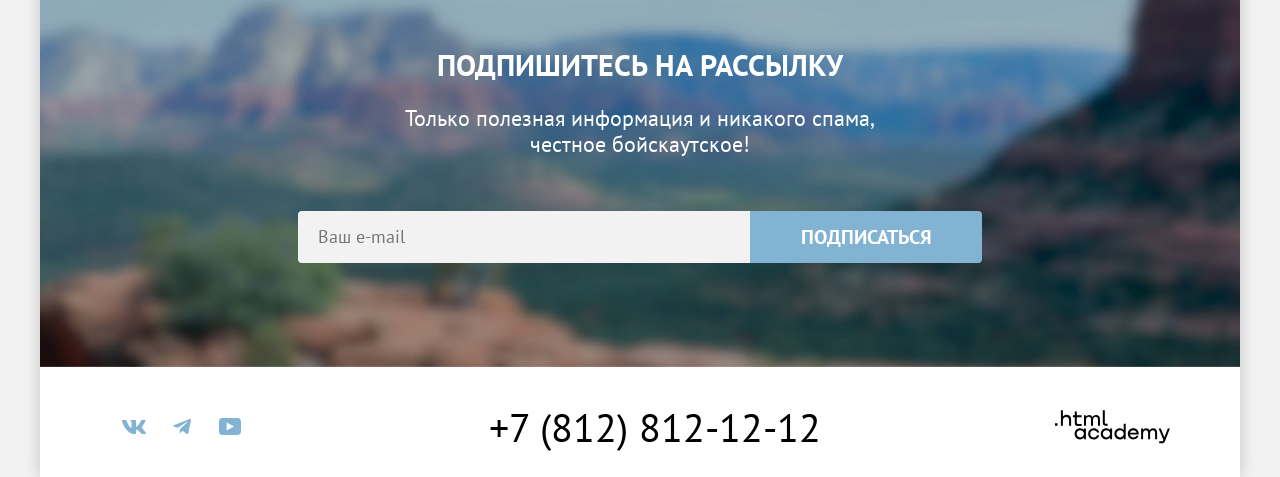
==== commit 381cd1a1: "style: improve visuals according to Figma design" ====
--- a/index.html
+++ b/index.html
@@ -31,12 +31,12 @@
           </ul>
           <ul class="navigation-controls-list">
             <li class="navigation-controls-item">
-              <a class="navigation-controls-link search" href="#">
+              <a class="navigation-controls-link icon-link search" href="#">
                 <span class="visually-hidden">Поиск</span>
               </a>
             </li>
             <li class="navigation-controls-item">
-              <a class="navigation-controls-link favorites" href="#">
+              <a class="navigation-controls-link icon-link favorites" href="#">
                 <span class="visually-hidden">Отелей в избранном:</span>
                 <span class="icon-favorites-badge">12</span>
               </a>
@@ -134,7 +134,8 @@
           <p class="message-description">Укажите предполагаемые даты поездки, <br>и мы покажем вам лучшие предложения
             гостиниц в Седоне</p>
 
-          <button class="message button brown-button" type="button" popovertarget="search-dialog">Поиск гостиницы в Седоне</button>
+          <button class="message button brown-button" type="button" popovertarget="search-dialog">Поиск гостиницы в
+            Седоне</button>
         </section>
 
         <section class="message subscribe-section white">
@@ -153,7 +154,7 @@
         <dialog id="search-dialog" class="search-dialog" popover>
           <div class="search-dialog-header">
             <h2 class="dialog-title">Поиск гостиницы в Седоне</h2>
-            <button popovertarget="search-dialog" popovertargetaction="hide" class="close-button">
+            <button popovertarget="search-dialog" popovertargetaction="hide" class="close-button grey-button">
               <span class="visually-hidden">Закрыть диалог</span>
             </button>
           </div>
@@ -172,13 +173,14 @@
             </div>
             <label for="adults-number" class="search-dialog-label">Взрослые:</label>
             <span class="input-number-container">
-              <button class="minus-button">
+              <button class="minus-button grey-button">
                 <span class="visually-hidden">
                   Убрать один
                 </span>
               </button>
-              <input type="number" name="adults-number" id="adults-number" value="2" class="search-dialog-input search-dialog-input-number input-text input-number">
-              <button class="plus-button">
+              <input type="number" name="adults-number" id="adults-number" value="2"
+                class="search-dialog-input search-dialog-input-number input-text input-number">
+              <button class="plus-button grey-button">
                 <span class="visually-hidden">
                   Добавить один
                 </span>
@@ -196,14 +198,14 @@
                 </span>
               </div>
               <span class="input-number-container">
-                <button class="minus-button">
+                <button class="minus-button grey-button">
                   <span class="visually-hidden">
                     Убрать один
                   </span>
                 </button>
                 <input type="number" name="children-number" id="children-number" value="2"
                   class="search-dialog-input search-dialog-input-number input-text input-number">
-                <button class="plus-button">
+                <button class="plus-button grey-button">
                   <span class="visually-hidden">
                     Добавить один
                   </span>
@@ -220,23 +222,34 @@
       <footer class="page-footer">
 
         <section class="footer-section">
-          <h2 class="visually-hidden">Социальные сети</h2>
           <ul class="socials-list">
             <li class="socials-item">
-              <a class="socials-link socials-vkontakte" href="https://vk.com/htmlacademy" target="_blank"
+              <a class="socials-link" href="https://vk.com/htmlacademy" target="_blank" rel="noopener noreferrer">
+                <svg width="24" height="14" viewBox="0 0 24 14" fill="currentColor" xmlns="http://www.w3.org/2000/svg">
+                  <path fill-rule="evenodd" clip-rule="evenodd"
+                    d="M23.45 0.948C23.616 0.402 23.45 0 22.655 0H20.03C19.362 0 19.054 0.347 18.887 0.73C18.887 0.73 17.552 3.926 15.661 6.002C15.049 6.604 14.771 6.795 14.437 6.795C14.27 6.795 14.019 6.604 14.019 6.057V0.948C14.019 0.292 13.835 0 13.279 0H9.151C8.734 0 8.483 0.304 8.483 0.593C8.483 1.214 9.429 1.358 9.526 3.106V6.904C9.526 7.737 9.373 7.888 9.039 7.888C8.149 7.888 5.984 4.677 4.699 1.003C4.45 0.288 4.198 0 3.527 0H0.9C0.15 0 0 0.347 0 0.73C0 1.412 0.89 4.8 4.145 9.281C6.315 12.341 9.37 14 12.153 14C13.822 14 14.028 13.632 14.028 12.997V10.684C14.028 9.947 14.186 9.8 14.715 9.8C15.105 9.8 15.772 9.992 17.33 11.467C19.11 13.216 19.403 14 20.405 14H23.03C23.78 14 24.156 13.632 23.94 12.904C23.702 12.18 22.852 11.129 21.725 9.882C21.113 9.172 20.195 8.407 19.916 8.024C19.527 7.533 19.638 7.314 19.916 6.877C19.916 6.877 23.116 2.451 23.449 0.948H23.45Z" />
+                </svg>
+
+                <span class="visually-hidden">ВКонтакте</span>
+              </a>
+            </li>
+            <li class="socials-item">
+              <a class="socials-link" href="https://t.me/htmlacademy" target="_blank" rel="noopener noreferrer">
+                <svg width="18" height="16" viewBox="0 0 18 16" fill="currentColor" xmlns="http://www.w3.org/2000/svg">
+                  <path
+                    d="M16.785 0.0992597L0.840489 6.24776C-0.247661 6.68481 -0.241365 7.29184 0.640845 7.56253L4.73445 8.83953L14.2058 2.8637C14.6537 2.59121 15.0629 2.7378 14.7265 3.03636L7.05283 9.96185H7.05103L7.05283 9.96275L6.77045 14.1823C7.18413 14.1823 7.36669 13.9925 7.59871 13.7686L9.58705 11.8351L13.7229 14.89C14.4855 15.31 15.0332 15.0941 15.2229 14.1841L17.9379 1.38885C18.2158 0.274623 17.5126 -0.229883 16.785 0.0992597Z" />
+                </svg>
+
+                <span class="visually-hidden">Telegram</span>
+              </a>
+            </li>
+            <li class="socials-item">
+              <a class="socials-link" href="https://www.youtube.com/user/htmlacademyru" target="_blank"
                 rel="noopener noreferrer">
-                <span class="visually-hidden">ВКонтакте</span>
-              </a>
-            </li>
-            <li class="socials-item">
-              <a class="socials-link socials-telegram" href="https://t.me/htmlacademy" target="_blank"
-                rel="noopener noreferrer">
-                <span class="visually-hidden">Telegram</span>
-              </a>
-            </li>
-            <li class="socials-item">
-              <a class="socials-link socials-youtube" href="https://www.youtube.com/user/htmlacademyru" target="_blank"
-                rel="noopener noreferrer">
+                <svg width="22" height="17" viewBox="0 0 22 17" fill="currentColor" xmlns="http://www.w3.org/2000/svg">
+                  <path
+                    d="M18.607 0H3.17413C1.31343 0 0 1.59375 0 3.4V13.4937C0 15.4062 1.31343 17 3.17413 17H18.8259C20.4677 17 22 15.4062 22 13.6V3.4C21.7811 1.59375 20.4677 0 18.607 0ZM7.66169 12.5375V4.4625L14.995 8.5L7.66169 12.5375Z" />
+                </svg>
                 <span class="visually-hidden">YouTube</span>
               </a>
             </li>
@@ -252,7 +265,7 @@
           <h2 class="visually-hidden">Разработчик сайта</h2>
           <a class="developer-link" href="https://htmlacademy.ru/intensive/htmlcss" target="_blank"
             rel="noopener noreferrer">
-            <svg class="logo-developer" xmlns="http://www.w3.org/2000/svg" width="115" height="34" aria-hidden="true">
+            <svg class="logo-developer" xmlns="http://www.w3.org/2000/svg" width="115" height="34" viewBox="0 0 115 34" fill="currentColor">
               <path
                 d="M0 13.26v2.6h2.5v-2.6zm11.6-8.4c-1.6 0-2.8.7-3.6 1.7h-.1V.36h-2v15.5h2v-5.3c0-2.1 1.3-3.6 3.3-3.6 1.8 0 2.9 1.4 2.9 3.2v5.7h2v-6.1c.1-3-1.8-4.9-4.5-4.9m15 .3h-4.8v-3.7h-2v3.8h-1.9v2h1.9v6c0 1.7 1 2.7 2.7 2.7h4.1v-2h-3.7c-.7 0-1.1-.4-1.1-1.1v-5.7h4.8zm14.5-.2c-1.6 0-2.9.8-3.5 2.1h-.1c-.6-1.2-1.8-2.1-3.4-2.1-1.4 0-2.5.8-3.1 1.8h-.1v-1.6H29v10.6h2v-5.4c0-2 1-3.5 2.6-3.5 1.5 0 2.4 1 2.4 2.6v6.3h2v-5.6c0-2.4 1.4-3.3 2.6-3.3 1.5 0 2.4 1 2.4 2.6v6.3h2v-6.5c.1-2.5-1.4-4.3-3.9-4.3m6.7 8.1c0 1.7 1 2.7 2.8 2.7h2v-2h-1.7c-.7 0-1.1-.4-1.1-1.1V.36h-2zm-18.9 7c-.9-1.1-2.2-1.8-3.9-1.8-3.1 0-5.4 2.3-5.4 5.6s2.3 5.6 5.4 5.6c1.8 0 3-.8 3.8-1.9h.1v1.6h2v-10.6h-2zm-3.6 7.4c-2.2 0-3.6-1.6-3.6-3.6s1.4-3.6 3.6-3.6 3.6 1.6 3.6 3.6c0 1.9-1.4 3.6-3.6 3.6m18.9-5.1c-.5-2.4-2.6-4.1-5.4-4.1a5.4 5.4 0 0 0-5.6 5.6c0 3.1 2.2 5.6 5.6 5.6 2.8 0 4.9-1.8 5.4-4.2h-2.1a3.4 3.4 0 0 1-3.3 2.3c-2.2 0-3.6-1.6-3.6-3.6s1.4-3.6 3.6-3.6c1.6 0 2.8 1 3.3 2.2h2.1zm10.9-2.3c-.9-1.1-2.2-1.8-3.9-1.8-3.1 0-5.4 2.3-5.4 5.6s2.3 5.6 5.4 5.6c1.8 0 3-.8 3.8-1.9h.1v1.6h2v-10.6h-2zm-3.6 7.4c-2.2 0-3.6-1.6-3.6-3.6s1.4-3.6 3.6-3.6 3.6 1.6 3.6 3.6c0 1.9-1.5 3.6-3.6 3.6m17.2-7.3c-.9-1.1-2.2-1.9-3.9-1.9-3.1 0-5.4 2.3-5.4 5.6s2.2 5.6 5.4 5.6c1.7 0 3-.8 3.8-1.8h.1v1.5h2v-15.4h-2zm-3.6 7.3c-2.2 0-3.6-1.6-3.6-3.6s1.4-3.6 3.6-3.6 3.6 1.6 3.6 3.6c-.1 2-1.5 3.6-3.6 3.6m13.2-9.2c-3.3 0-5.5 2.5-5.5 5.6 0 3 2.1 5.6 5.5 5.6 2.5 0 4.5-1.3 5.2-3.6h-2.1c-.5 1-1.6 1.6-3 1.6-1.9 0-3.3-1.3-3.4-2.9h8.8c.2-3.6-2-6.3-5.5-6.3m0 1.9c1.7 0 3 1 3.3 2.6h-6.5c.3-1.5 1.5-2.6 3.2-2.6m19.9-1.9c-1.6 0-2.9.8-3.6 2h-.1c-.6-1.2-1.8-2-3.4-2-1.4 0-2.5.7-3.1 1.8v-1.5h-1.9v10.6h2v-5.4c0-2 1-3.4 2.6-3.5 1.5 0 2.4 1 2.4 2.6v6.3h2v-5.6c0-2.4 1.4-3.3 2.6-3.3 1.5 0 2.4 1 2.4 2.6v6.3h2v-6.5c.1-2.6-1.4-4.4-3.9-4.4m11.2 9.1-3.6-8.9h-2.2l4.8 11.6c-.3.9-.7 1.2-1.7 1.2h-2.5v2h2.5c1.8 0 2.8-.8 3.5-2.6l4.7-12.2h-2.1z" />
             </svg>
--- a/styles/styles.css
+++ b/styles/styles.css
@@ -96,6 +96,18 @@
   padding: 0 70px;
 }
 
+.page-header .logo:hover {
+  opacity: 0.9;
+}
+
+.page-header .logo:focus-visible {
+  outline: 2px solid #68a2ca;
+}
+
+.page-header .logo:active {
+  opacity: 0.7;
+}
+
 .navigation {
   display: flex;
   width: 100%;
@@ -134,6 +146,30 @@
   bottom: 0;
   height: 2px;
   background: #756257;
+}
+
+.navigation-menu-link:not(.current):hover {
+  opacity: 0.6;
+}
+
+.navigation-menu-link:focus-visible {
+  outline: 2px solid #68a2ca;
+  border: none;
+}
+
+.navigation-menu-link:not(.current):active {
+  opacity: 0.3;
+}
+
+.icon-link:hover,
+.icon-link:focus-visible,
+.icon-link:active {
+  opacity: 0.6;
+}
+
+.icon-link:focus-visible {
+  outline: 2px solid #68a2ca;
+  border: none;
 }
 
 .search {
@@ -256,7 +292,7 @@
   display: flex;
 }
 
-.subscribe-input {
+.subscribe-input.input-text {
   font-family: "PT Sans", "Arial", sans-serif;
   font-weight: 400;
   font-size: 18px;
@@ -427,7 +463,6 @@
   top: 64px;
   right: 50px;
   border: none;
-  background-color: #f2f2f2;
   background-image: url("../images/icons/close.svg");
   background-repeat: no-repeat;
   background-position: center;
@@ -466,7 +501,6 @@
 
 .search-dialog-input {
   height: 48px;
-  background-color: #f2f2f2;
   border: none;
   font-weight: 700;
   font-size: 18px;
@@ -549,6 +583,7 @@
   display: inline-block;
   border-radius: 50%;
   position: relative;
+  cursor: help;
 }
 
 .children-tooltip {
@@ -629,19 +664,31 @@
   margin-bottom: 40px;
 }
 
+.breadcrumbs-item {
+  color: #ffffff;
+}
+
+.breadcrumbs-item:hover {
+  opacity: 0.6;
+}
+
+.breadcrumbs-item:active {
+  opacity: 0.3;
+}
+
 .breadcrumbs-item:not(:first-child) {
-  padding: 0 28px;
-}
-
-/* .breadcrumbs-item:last-child::after {
-  content: "";
-  display: block;
-  position: absolute;
-  top: 4px;
-  right: -15px;
+  padding-left: 28px;
+}
+
+.breadcrumbs-item.icon-arrow {
+  background-image: url("../images/icons/arrow-right.svg");
+  background-repeat: no-repeat;
+  background-position: center;
+  background-size: auto;
   width: 8px;
   height: 21px;
-} */
+  opacity: 1;
+}
 
 .breadcrumbs-link {
   color: #ffffff;
@@ -651,9 +698,13 @@
   display: flex;
   background-image: url("../images/icons/home.svg");
   background-repeat: no-repeat;
-  background-size: auto;
   width: 12px;
   height: 12px;
+}
+
+.icon-home:focus-visible {
+  outline: 2px solid #68a2ca;
+  border: none;
 }
 
 .filter-form {
@@ -777,7 +828,7 @@
   top: 40px;
 }
 
-.range-button:hover{
+.range-button:hover {
   background-color: #e5e5e5;
 }
 
@@ -787,7 +838,7 @@
 }
 
 .range-button.button-max {
-  left: 206px
+  left: 206px;
 }
 
 .price-min,
@@ -844,10 +895,28 @@
 }
 
 .reset.button {
+  box-sizing: border-box;
   background-color: transparent;
-  padding-left: 57.5px;
-  padding-right: 57.5px;
+  width: 191px;
+  height: 36px;
   margin-top: auto;
+  border: none;
+}
+
+.reset.button:hover {
+  opacity: 0.6;
+}
+
+.reset.button:focus-visible {
+  outline: 2px solid #83b3d3;
+}
+
+.reset.button:active {
+  opacity: 0.3;
+}
+
+.reset-button:disabled {
+  opacity: 0.1;
 }
 
 /* Catalog Items (Filter Results) */
@@ -891,6 +960,20 @@
   cursor: pointer;
 }
 
+.result-sort:hover {
+  border: 2px solid #68a2ca;
+}
+
+.result-sort:focus-visible {
+  border: 2px solid #68a2ca;
+  outline: none;
+}
+
+.result-sort:disabled {
+  color: #000000;
+  opacity: 0.3;
+}
+
 .result-list {
   display: flex;
   flex-wrap: wrap;
@@ -966,6 +1049,16 @@
   border-color: #000000;
 }
 
+.result-view-button:hover,
+.result-view-button:active {
+  border-color: #000000;
+}
+
+.result-view-button:focus-visible {
+  border: 2px solid #68a2ca;
+  outline: none;
+}
+
 .icon-tile {
   background: url("../images/icons/tile.svg") no-repeat center;
 }
@@ -1069,33 +1162,26 @@
 
 .socials-link {
   display: flex;
+  justify-content: center;
+  align-items: center;
   width: 48px;
   height: 40px;
-  background-repeat: no-repeat;
-  background-position: center;
-  background-size: auto;
-  opacity: 90%;
-}
-
-.socials-link:not(:disabled):hover,
-.socials-link:not(:disabled):focus {
-  opacity: 100%;
-}
-
-.socials-link:not(:disabled):active {
-  opacity: 50%;
-}
-
-.socials-vkontakte {
-  background-image: url("../images/icons/vkontakte.svg");
-}
-
-.socials-telegram {
-  background-image: url("../images/icons/telegram.svg");
-}
-
-.socials-youtube {
-  background-image: url("../images/icons/youtube.svg");
+  color: #83b3d3;
+}
+
+.socials-link:hover,
+.socials-link:focus-visible,
+.socials-link:active {
+  color: #68a2ca;
+  outline: none;
+}
+
+.socials-link:focus-visible {
+  outline: none;
+}
+
+.socials-link:active {
+  opacity: 0.3;
 }
 
 .phone-link {
@@ -1110,6 +1196,10 @@
   color: #756157;
 }
 
+.phone-link:focus-visible {
+  outline: none;
+}
+
 .phone-link:active {
   opacity: 0.3;
 }
@@ -1128,35 +1218,68 @@
   fill: #756157;
 }
 
+.developer-link:focus-visible {
+  opacity: 0.7;
+  outline: none;
+}
+
+.logo-developer:focus-visible {
+  outline: none;
+}
+
 .logo-developer:active {
   opacity: 0.3;
 }
 
 /* Button Styles */
+
 .blue-button {
   background-color: #82b3d3;
   color: white;
 }
 
-.blue-button:not(:disabled):hover,
-.blue-button:not(:disabled):focus,
-.search-dialog-submit:not(:disabled):active {
+.grey-button {
+  background-color: #f2f2f2;
+}
+
+.blue-button:hover,
+.blue-button:focus-visible,
+.search-dialog-submit:active {
   background-color: #68a2ca;
 }
 
-.brown-button:not(:disabled):hover,
-.brown-button:not(:disabled):focus {
+.brown-button:hover,
+.brown-button:focus-visible {
   background-color: #615048;
 }
 
-.green-button:not(:disabled):hover,
-.green-button:not(:disabled):focus {
+.green-button:hover,
+.green-button:focus-visible {
   background-color: #6c9e42;
 }
 
-.blue-button:not(:disabled):active,
-.brown-button:not(:disabled):active,
-.green-button:not(:disabled):active {
+.grey-button:hover {
+  background-color: #e5e5e5;
+}
+
+.blue-button:focus-visible,
+.brown-button:focus-visible,
+.green-button:focus-visible {
+  outline: none;
+}
+
+.grey-button:focus-visible {
+  background-color: #e5e5e5;
+  outline: solid 3px #83b3d3;
+}
+
+.grey-button:active {
+  opacity: 0.8;
+}
+
+.blue-button:active,
+.brown-button:active,
+.green-button:active {
   color: rgba(255, 255, 255, 0.3);
 }
 
@@ -1168,6 +1291,7 @@
 }
 
 /* Input Styles */
+
 .input-text {
   background-color: #f2f2f2;
   border: none;
@@ -1191,6 +1315,7 @@
 }
 
 /* Chrome, Safari, Edge, Opera */
+
 .input-number::-webkit-outer-spin-button,
 .input-number::-webkit-inner-spin-button {
   -webkit-appearance: none;
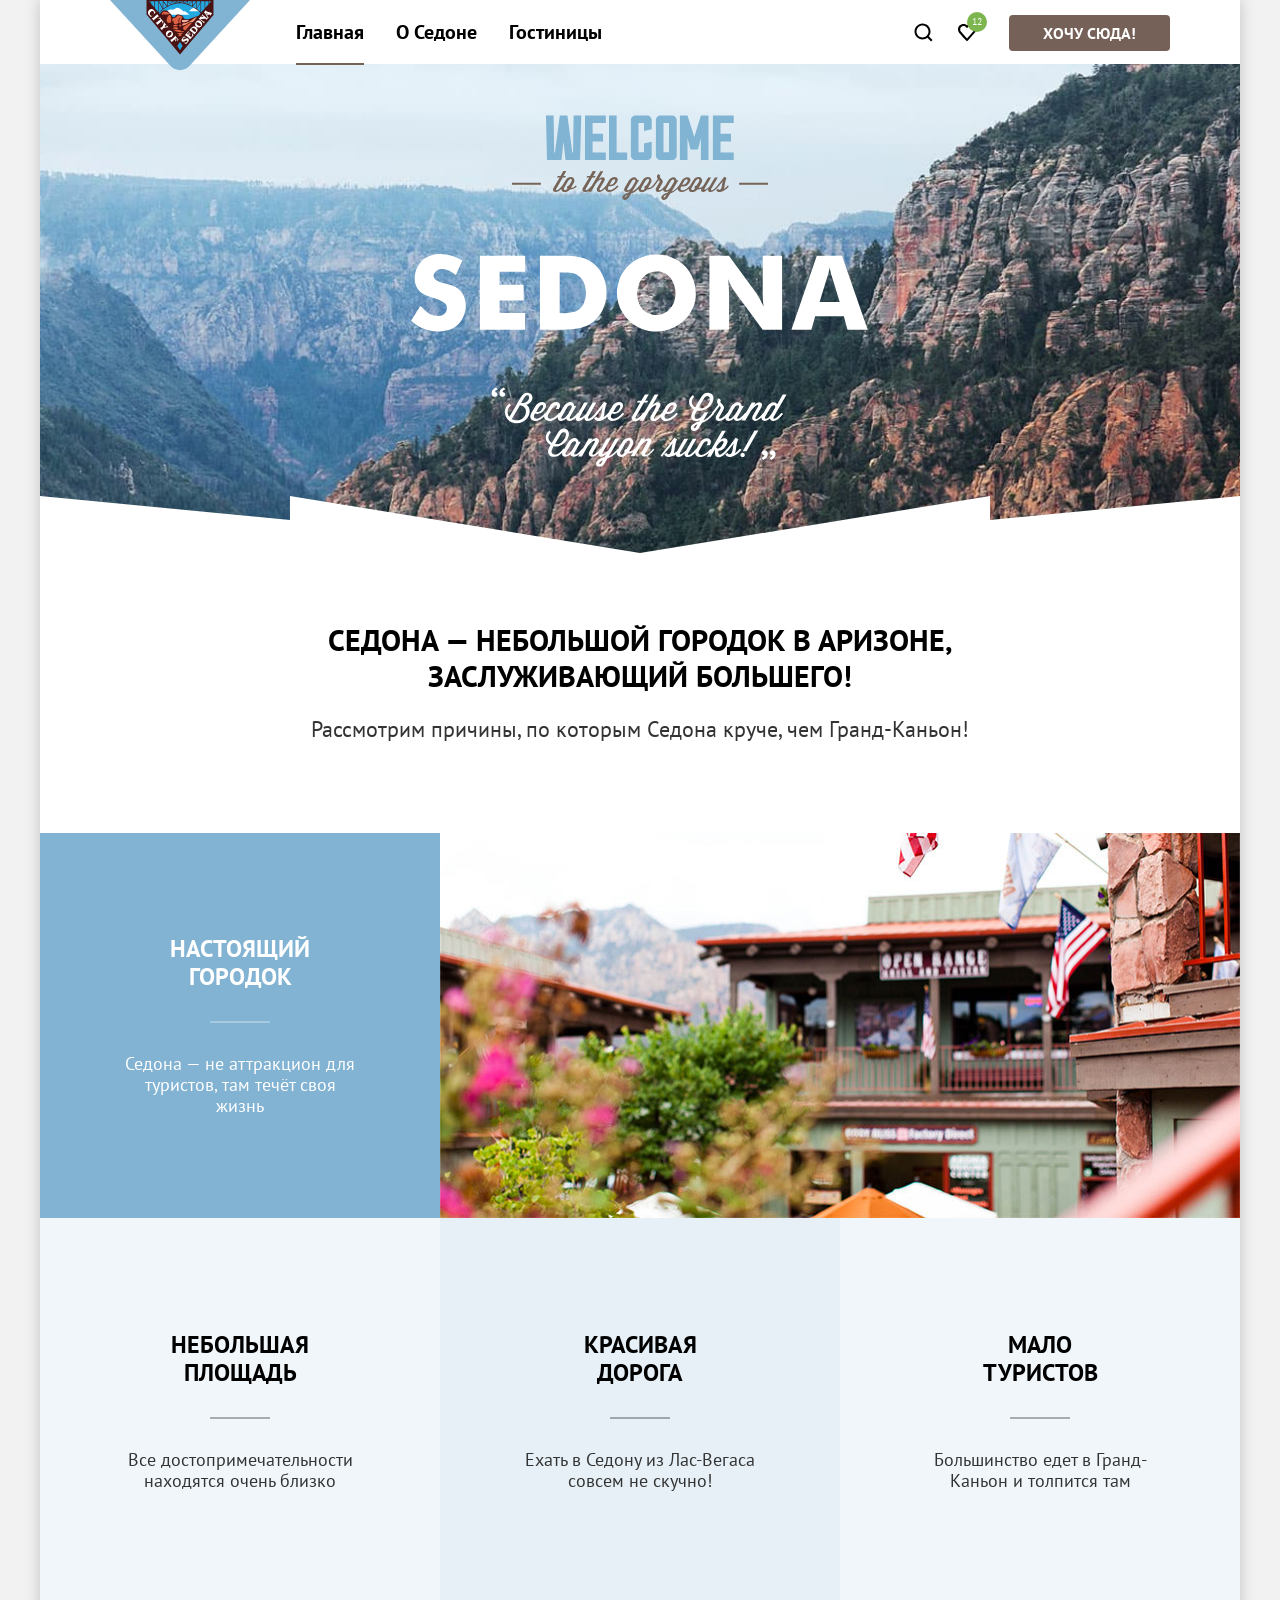
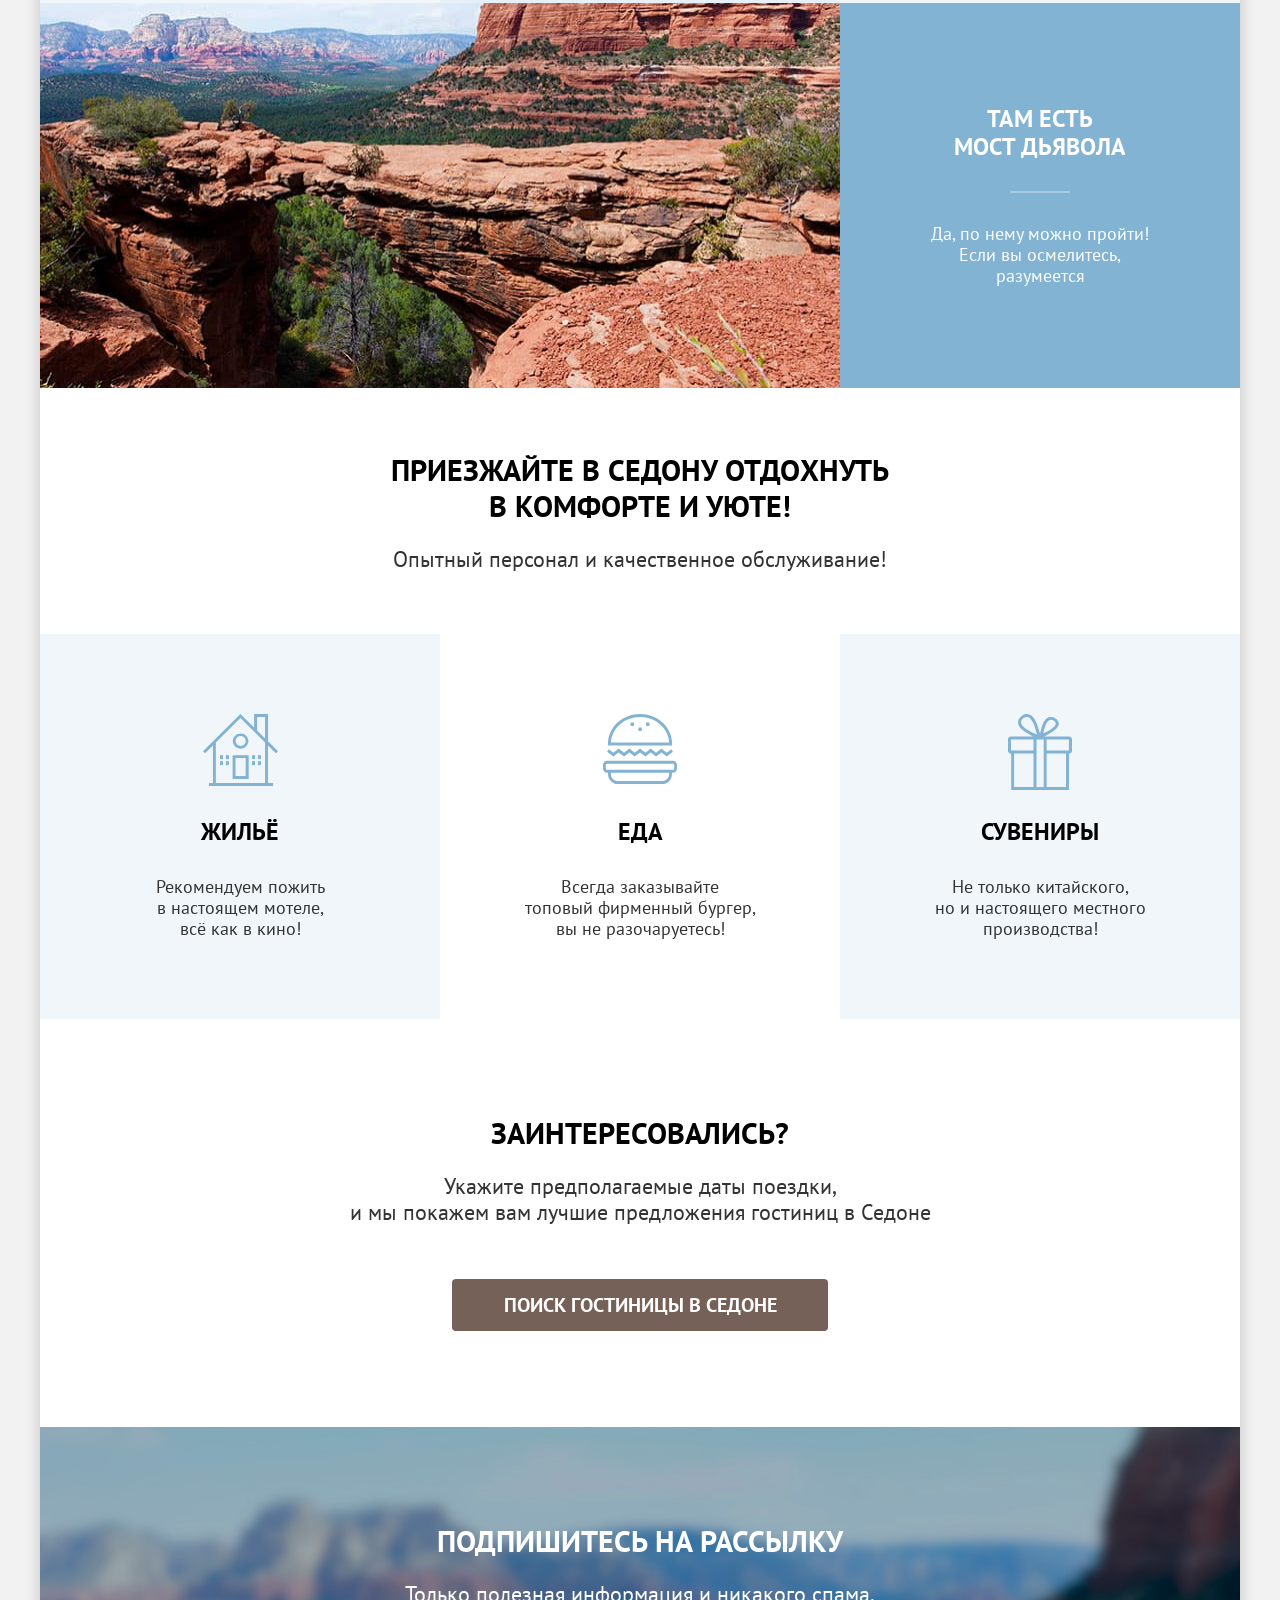
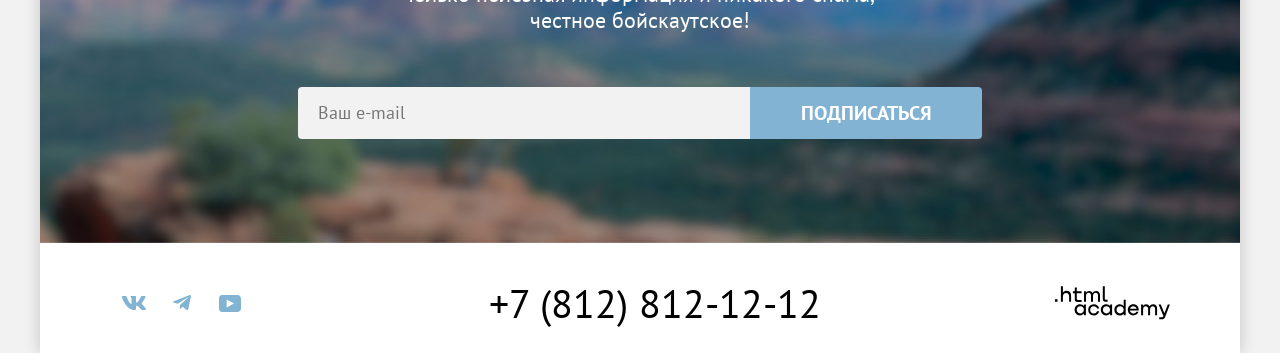
==== commit 92ce4988: "fix(form): add action value" ====
--- a/index.html
+++ b/index.html
@@ -158,7 +158,7 @@
               <span class="visually-hidden">Закрыть диалог</span>
             </button>
           </div>
-          <form action="" class="search-dialog-form">
+          <form action="https://echo.htmlacademy.ru/" class="search-dialog-form">
             <label for="check-in-date" class="search-dialog-label">Дата заезда:</label>
             <div class="search-dialog-container-long">
               <input type="text" name="check-in-date" id="check-in-date" value="27 апреля 2020"
--- a/styles/styles.css
+++ b/styles/styles.css
@@ -235,6 +235,10 @@
 
 /* Message */
 
+.message.invitation-section {
+  height: 246px;
+}
+
 .message {
   text-align: center;
 }
@@ -245,6 +249,7 @@
   font-weight: 700;
   font-size: 30px;
   line-height: 36px;
+  margin: 0;
   margin-bottom: 20px;
 }
 
@@ -930,14 +935,26 @@
 
 .result-settings-wrapper {
   display: flex;
+  flex-wrap: wrap;
+  gap: 20px;
   width: 100%;
-  height: 49px;
+  min-height: 49px;
   justify-content: space-between;
   align-items: center;
 }
 
+.result-title {
+  font-size: 30px;
+  font-weight: 700;
+  line-height: 36px;
+  margin: 0;
+  text-transform: uppercase;
+}
+
 .result-settings {
   display: flex;
+  flex-wrap: wrap;
+  gap: 20px;
 }
 
 .result-sort {
@@ -949,6 +966,7 @@
   border: 2px solid #e5e5e5;
   border-radius: 4px;
   padding: 0 20px;
+  margin-right: 70px;
   width: 292px;
   height: 49px;
   appearance: none;
@@ -974,20 +992,61 @@
   opacity: 0.3;
 }
 
+.result-view-list {
+  display: flex;
+  gap: 8px;
+}
+
+.result-view-button {
+  width: 48px;
+  height: 48px;
+  display: flex;
+  justify-content: center;
+  align-items: center;
+  border: solid 2px #e5e5e5;
+  border-radius: 4px;
+}
+
+.result-view-button.selected {
+  border-color: #000000;
+}
+
+.result-view-button:hover,
+.result-view-button:active {
+  border-color: #000000;
+}
+
+.result-view-button:focus-visible {
+  border: 2px solid #68a2ca;
+  outline: none;
+}
+
+.icon-tile {
+  background: url("../images/icons/tile.svg") no-repeat center;
+}
+
+.icon-card {
+  background: url("../images/icons/card.svg") no-repeat center;
+}
+
+.icon-list {
+  background: url("../images/icons/list.svg") no-repeat center;
+}
+
 .result-list {
   display: flex;
   flex-wrap: wrap;
-  justify-content: space-between;
-  gap: 16px;
+  gap: 20px;
 }
 
 .result-item {
   display: flex;
   flex-direction: column;
+  box-sizing: border-box;
   width: 340px;
   border: solid 1px #e5e5e5;
   padding: 20px;
-  gap: 20px;
+  gap: 16px;
 }
 
 .item-name {
@@ -1002,17 +1061,10 @@
 .item-controls,
 .item-rating {
   display: flex;
+  flex-wrap: wrap;
   justify-content: space-between;
   align-items: center;
   width: 100%;
-}
-
-.result-title {
-  font-size: 30px;
-  font-weight: 700;
-  line-height: 36px;
-  margin: 0;
-  text-transform: uppercase;
 }
 
 .rating-stars {
@@ -1029,48 +1081,6 @@
   display: inline-block;
 }
 
-.result-view-list {
-  display: flex;
-  margin-left: 70px;
-  gap: 8px;
-}
-
-.result-view-button {
-  width: 48px;
-  height: 48px;
-  display: flex;
-  justify-content: center;
-  align-items: center;
-  border: solid 2px #e5e5e5;
-  border-radius: 4px;
-}
-
-.result-view-button.selected {
-  border-color: #000000;
-}
-
-.result-view-button:hover,
-.result-view-button:active {
-  border-color: #000000;
-}
-
-.result-view-button:focus-visible {
-  border: 2px solid #68a2ca;
-  outline: none;
-}
-
-.icon-tile {
-  background: url("../images/icons/tile.svg") no-repeat center;
-}
-
-.icon-card {
-  background: url("../images/icons/card.svg") no-repeat center;
-}
-
-.icon-list {
-  background: url("../images/icons/list.svg") no-repeat center;
-}
-
 .details.button,
 .favorite.button,
 .rating-text {
@@ -1079,10 +1089,6 @@
   width: 140px;
 }
 
-.favorite.button.is-added {
-  background-color: #7db54f;
-}
-
 .rating-text {
   text-transform: uppercase;
   background-color: #f2f2f2;
@@ -1242,6 +1248,10 @@
   background-color: #f2f2f2;
 }
 
+.green-button {
+  background-color: #7db54f;
+}
+
 .blue-button:hover,
 .blue-button:focus-visible,
 .search-dialog-submit:active {
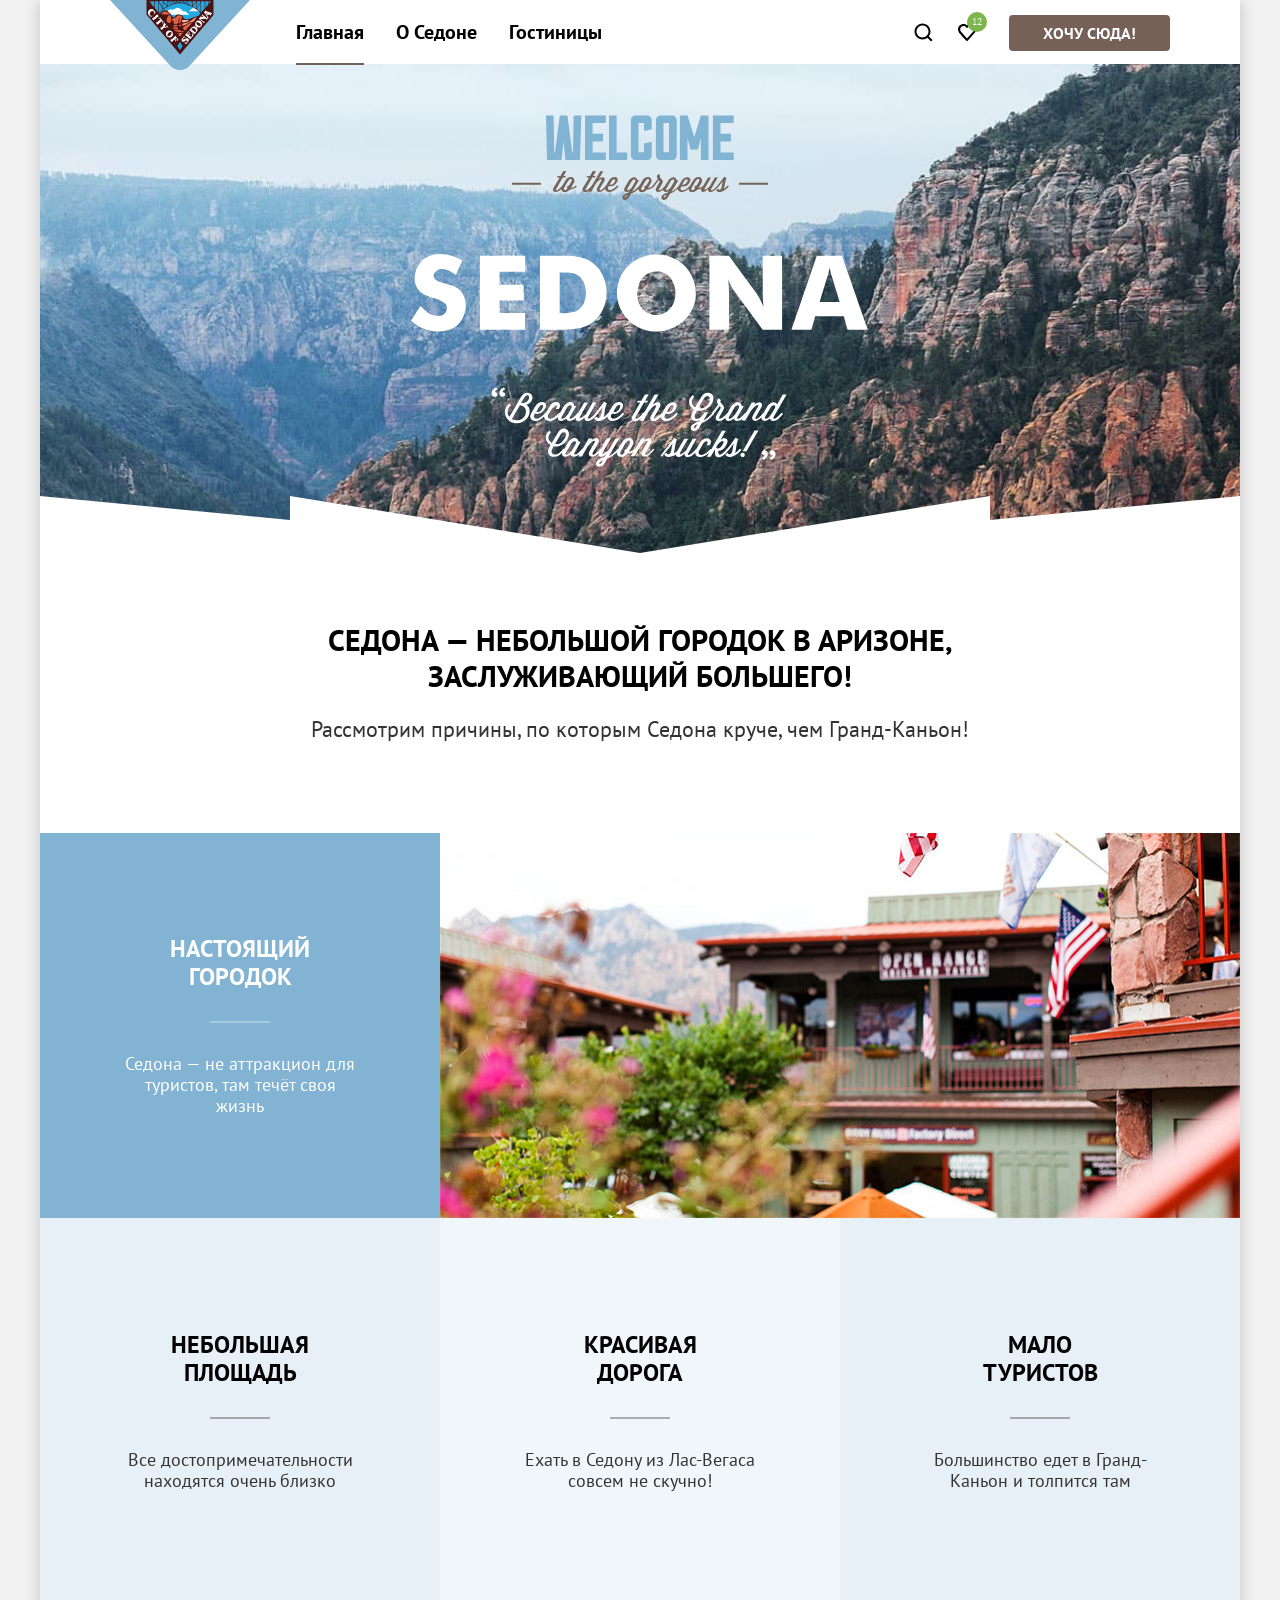
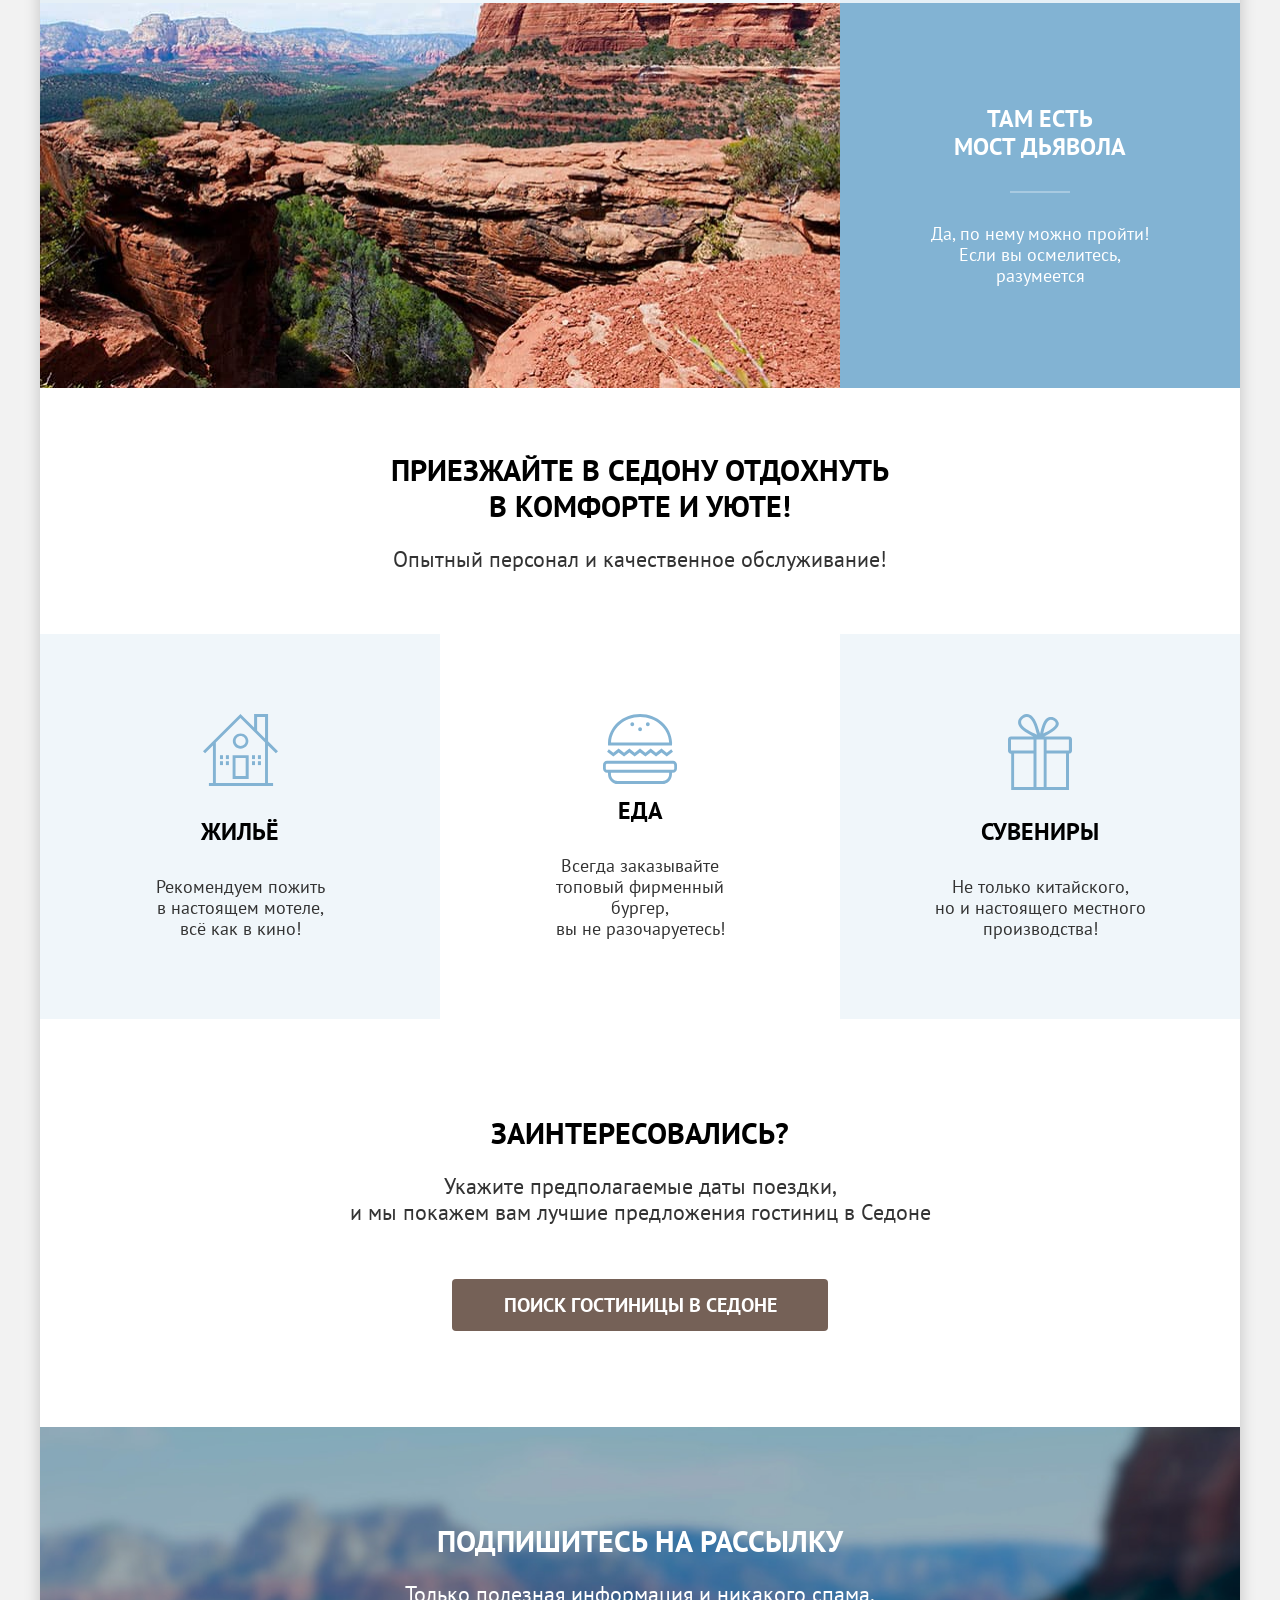
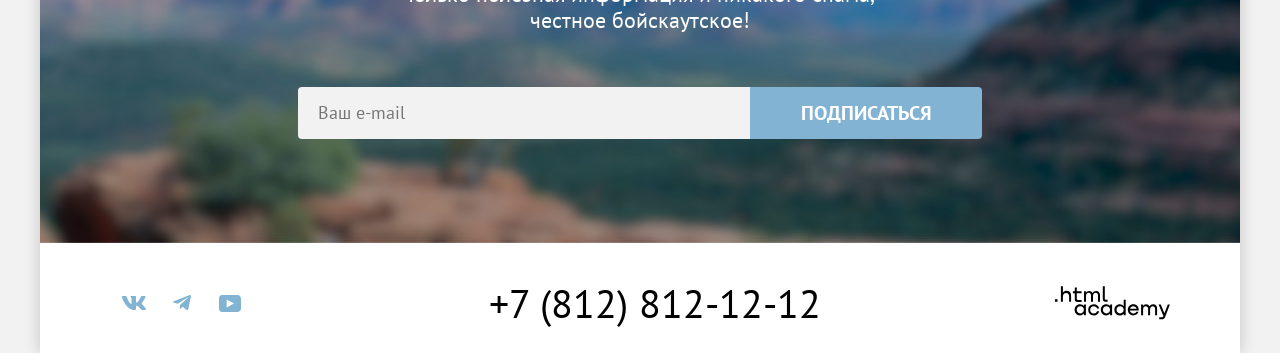
==== commit bb4cef00: "fix: review fixes Reworked advantages block, making pictures a part of list items. Added button type" ====
--- a/index.html
+++ b/index.html
@@ -67,15 +67,17 @@
           <h2 class="visually-hidden">Преимущества</h2>
 
           <ul class="advantages-list">
-            <li class="advantages-item">
-              <h3 class="advantages-title white">Настоящий <br>городок</h3>
-              <hr class="advantages-divider">
-              <p class="advantages-description white">Седона — не аттракцион для <br>туристов, там течёт своя <br>жизнь
+            <li class="advantages-picture-container">
+              <div class="advantages-item">
+                <h3 class="advantages-title white">Настоящий <br>городок</h3>
+                <hr class="advantages-divider">
+                <p class="advantages-description white">Седона — не аттракцион для <br>туристов, там течёт своя
+                  <br>жизнь
+              </div>
+              <img src="images/index/photo-1.jpg"
+                alt="Зелёная улочка Седоны с видом на гриль-бар и таверну 'Open Range'" width="800" height="385"
+                class="advantages-picture">
               </p>
-            </li>
-            <li class="advantages-picture">
-              <img src="images/index/photo-1.jpg"
-                alt="Зелёная улочка Седоны с видом на гриль-бар и таверну 'Open Range'" width="800" height="385">
             </li>
             <li class="advantages-item">
               <h3 class="advantages-title">Небольшая <br>площадь</h3>
@@ -92,14 +94,16 @@
               <hr class="advantages-divider">
               <p class="advantages-description">Большинство едет в Гранд-<br>Каньон и толпится там</p>
             </li>
-            <li class="advantages-picture">
-              <img src="images/index/photo-2.jpg" alt="Красная каменная арка Моста Дьявола" width="800" height="385">
-            </li>
-            <li class="advantages-item">
-              <h3 class="advantages-title white">Там есть <br>мост дьявола</h3>
-              <hr class="advantages-divider">
-              <p class="advantages-description white">Да, по нему можно пройти! <br>Если вы осмелитесь, <br>разумеется
-              </p>
+            <li class="advantages-picture-container">
+              <img src="images/index/photo-2.jpg" alt="Красная каменная арка Моста Дьявола" width="800" height="385"
+                class="advantages-picture">
+              <div class="advantages-item">
+                <h3 class="advantages-title white">Там есть <br>мост дьявола</h3>
+                <hr class="advantages-divider">
+                <p class="advantages-description white">Да, по нему можно пройти! <br>Если вы осмелитесь, <br>разумеется
+                </p>
+              </div>
+
             </li>
           </ul>
         </section>
@@ -154,7 +158,8 @@
         <dialog id="search-dialog" class="search-dialog" popover>
           <div class="search-dialog-header">
             <h2 class="dialog-title">Поиск гостиницы в Седоне</h2>
-            <button popovertarget="search-dialog" popovertargetaction="hide" class="close-button grey-button">
+            <button popovertarget="search-dialog" popovertargetaction="hide" class="close-button grey-button"
+              type="button">
               <span class="visually-hidden">Закрыть диалог</span>
             </button>
           </div>
@@ -173,14 +178,14 @@
             </div>
             <label for="adults-number" class="search-dialog-label">Взрослые:</label>
             <span class="input-number-container">
-              <button class="minus-button grey-button">
+              <button class="minus-button grey-button" type="button">
                 <span class="visually-hidden">
                   Убрать один
                 </span>
               </button>
               <input type="number" name="adults-number" id="adults-number" value="2"
                 class="search-dialog-input search-dialog-input-number input-text input-number">
-              <button class="plus-button grey-button">
+              <button class="plus-button grey-button" type="button">
                 <span class="visually-hidden">
                   Добавить один
                 </span>
@@ -189,23 +194,23 @@
             <div class="children-container">
               <div class="children-label-container">
                 <label for="children-number" class="search-dialog-label">Дети:</label>
-                <span class="icon-info">
+                <button class="icon-info" type="button">
                   <span class="visually-hidden">info children</span>
                   <span class="children-tooltip" role="tooltip">
                     Укажите количество детей, которые будут с вами, возраст которых от 6 до 18 лет. Дети до 6 лет
                     размещаются бесплатно.
                   </span>
-                </span>
+                </button>
               </div>
               <span class="input-number-container">
-                <button class="minus-button grey-button">
+                <button class="minus-button grey-button" type="button">
                   <span class="visually-hidden">
                     Убрать один
                   </span>
                 </button>
                 <input type="number" name="children-number" id="children-number" value="2"
                   class="search-dialog-input search-dialog-input-number input-text input-number">
-                <button class="plus-button grey-button">
+                <button class="plus-button grey-button" type="button">
                   <span class="visually-hidden">
                     Добавить один
                   </span>
@@ -225,32 +230,30 @@
           <ul class="socials-list">
             <li class="socials-item">
               <a class="socials-link" href="https://vk.com/htmlacademy" target="_blank" rel="noopener noreferrer">
-                <svg width="24" height="14" viewBox="0 0 24 14" fill="currentColor" xmlns="http://www.w3.org/2000/svg">
+                <svg role="img" aria-label="ВКонтакте" width="24" height="14" viewBox="0 0 24 14" fill="currentColor"
+                  xmlns="http://www.w3.org/2000/svg">
                   <path fill-rule="evenodd" clip-rule="evenodd"
                     d="M23.45 0.948C23.616 0.402 23.45 0 22.655 0H20.03C19.362 0 19.054 0.347 18.887 0.73C18.887 0.73 17.552 3.926 15.661 6.002C15.049 6.604 14.771 6.795 14.437 6.795C14.27 6.795 14.019 6.604 14.019 6.057V0.948C14.019 0.292 13.835 0 13.279 0H9.151C8.734 0 8.483 0.304 8.483 0.593C8.483 1.214 9.429 1.358 9.526 3.106V6.904C9.526 7.737 9.373 7.888 9.039 7.888C8.149 7.888 5.984 4.677 4.699 1.003C4.45 0.288 4.198 0 3.527 0H0.9C0.15 0 0 0.347 0 0.73C0 1.412 0.89 4.8 4.145 9.281C6.315 12.341 9.37 14 12.153 14C13.822 14 14.028 13.632 14.028 12.997V10.684C14.028 9.947 14.186 9.8 14.715 9.8C15.105 9.8 15.772 9.992 17.33 11.467C19.11 13.216 19.403 14 20.405 14H23.03C23.78 14 24.156 13.632 23.94 12.904C23.702 12.18 22.852 11.129 21.725 9.882C21.113 9.172 20.195 8.407 19.916 8.024C19.527 7.533 19.638 7.314 19.916 6.877C19.916 6.877 23.116 2.451 23.449 0.948H23.45Z" />
                 </svg>
-
-                <span class="visually-hidden">ВКонтакте</span>
               </a>
             </li>
             <li class="socials-item">
               <a class="socials-link" href="https://t.me/htmlacademy" target="_blank" rel="noopener noreferrer">
-                <svg width="18" height="16" viewBox="0 0 18 16" fill="currentColor" xmlns="http://www.w3.org/2000/svg">
+                <svg role="img" aria-label="Telegram" width="18" height="16" viewBox="0 0 18 16" fill="currentColor"
+                  xmlns="http://www.w3.org/2000/svg">
                   <path
                     d="M16.785 0.0992597L0.840489 6.24776C-0.247661 6.68481 -0.241365 7.29184 0.640845 7.56253L4.73445 8.83953L14.2058 2.8637C14.6537 2.59121 15.0629 2.7378 14.7265 3.03636L7.05283 9.96185H7.05103L7.05283 9.96275L6.77045 14.1823C7.18413 14.1823 7.36669 13.9925 7.59871 13.7686L9.58705 11.8351L13.7229 14.89C14.4855 15.31 15.0332 15.0941 15.2229 14.1841L17.9379 1.38885C18.2158 0.274623 17.5126 -0.229883 16.785 0.0992597Z" />
                 </svg>
-
-                <span class="visually-hidden">Telegram</span>
               </a>
             </li>
             <li class="socials-item">
               <a class="socials-link" href="https://www.youtube.com/user/htmlacademyru" target="_blank"
                 rel="noopener noreferrer">
-                <svg width="22" height="17" viewBox="0 0 22 17" fill="currentColor" xmlns="http://www.w3.org/2000/svg">
+                <svg role="img" aria-label="YouTube" width="22" height="17" viewBox="0 0 22 17" fill="currentColor"
+                  xmlns="http://www.w3.org/2000/svg">
                   <path
                     d="M18.607 0H3.17413C1.31343 0 0 1.59375 0 3.4V13.4937C0 15.4062 1.31343 17 3.17413 17H18.8259C20.4677 17 22 15.4062 22 13.6V3.4C21.7811 1.59375 20.4677 0 18.607 0ZM7.66169 12.5375V4.4625L14.995 8.5L7.66169 12.5375Z" />
                 </svg>
-                <span class="visually-hidden">YouTube</span>
               </a>
             </li>
           </ul>
@@ -265,11 +268,11 @@
           <h2 class="visually-hidden">Разработчик сайта</h2>
           <a class="developer-link" href="https://htmlacademy.ru/intensive/htmlcss" target="_blank"
             rel="noopener noreferrer">
-            <svg class="logo-developer" xmlns="http://www.w3.org/2000/svg" width="115" height="34" viewBox="0 0 115 34" fill="currentColor">
+            <svg class="logo-developer" role="img" aria-label="HTML Academy" xmlns="http://www.w3.org/2000/svg"
+              width="115" height="34" viewBox="0 0 115 34" fill="currentColor">
               <path
                 d="M0 13.26v2.6h2.5v-2.6zm11.6-8.4c-1.6 0-2.8.7-3.6 1.7h-.1V.36h-2v15.5h2v-5.3c0-2.1 1.3-3.6 3.3-3.6 1.8 0 2.9 1.4 2.9 3.2v5.7h2v-6.1c.1-3-1.8-4.9-4.5-4.9m15 .3h-4.8v-3.7h-2v3.8h-1.9v2h1.9v6c0 1.7 1 2.7 2.7 2.7h4.1v-2h-3.7c-.7 0-1.1-.4-1.1-1.1v-5.7h4.8zm14.5-.2c-1.6 0-2.9.8-3.5 2.1h-.1c-.6-1.2-1.8-2.1-3.4-2.1-1.4 0-2.5.8-3.1 1.8h-.1v-1.6H29v10.6h2v-5.4c0-2 1-3.5 2.6-3.5 1.5 0 2.4 1 2.4 2.6v6.3h2v-5.6c0-2.4 1.4-3.3 2.6-3.3 1.5 0 2.4 1 2.4 2.6v6.3h2v-6.5c.1-2.5-1.4-4.3-3.9-4.3m6.7 8.1c0 1.7 1 2.7 2.8 2.7h2v-2h-1.7c-.7 0-1.1-.4-1.1-1.1V.36h-2zm-18.9 7c-.9-1.1-2.2-1.8-3.9-1.8-3.1 0-5.4 2.3-5.4 5.6s2.3 5.6 5.4 5.6c1.8 0 3-.8 3.8-1.9h.1v1.6h2v-10.6h-2zm-3.6 7.4c-2.2 0-3.6-1.6-3.6-3.6s1.4-3.6 3.6-3.6 3.6 1.6 3.6 3.6c0 1.9-1.4 3.6-3.6 3.6m18.9-5.1c-.5-2.4-2.6-4.1-5.4-4.1a5.4 5.4 0 0 0-5.6 5.6c0 3.1 2.2 5.6 5.6 5.6 2.8 0 4.9-1.8 5.4-4.2h-2.1a3.4 3.4 0 0 1-3.3 2.3c-2.2 0-3.6-1.6-3.6-3.6s1.4-3.6 3.6-3.6c1.6 0 2.8 1 3.3 2.2h2.1zm10.9-2.3c-.9-1.1-2.2-1.8-3.9-1.8-3.1 0-5.4 2.3-5.4 5.6s2.3 5.6 5.4 5.6c1.8 0 3-.8 3.8-1.9h.1v1.6h2v-10.6h-2zm-3.6 7.4c-2.2 0-3.6-1.6-3.6-3.6s1.4-3.6 3.6-3.6 3.6 1.6 3.6 3.6c0 1.9-1.5 3.6-3.6 3.6m17.2-7.3c-.9-1.1-2.2-1.9-3.9-1.9-3.1 0-5.4 2.3-5.4 5.6s2.2 5.6 5.4 5.6c1.7 0 3-.8 3.8-1.8h.1v1.5h2v-15.4h-2zm-3.6 7.3c-2.2 0-3.6-1.6-3.6-3.6s1.4-3.6 3.6-3.6 3.6 1.6 3.6 3.6c-.1 2-1.5 3.6-3.6 3.6m13.2-9.2c-3.3 0-5.5 2.5-5.5 5.6 0 3 2.1 5.6 5.5 5.6 2.5 0 4.5-1.3 5.2-3.6h-2.1c-.5 1-1.6 1.6-3 1.6-1.9 0-3.3-1.3-3.4-2.9h8.8c.2-3.6-2-6.3-5.5-6.3m0 1.9c1.7 0 3 1 3.3 2.6h-6.5c.3-1.5 1.5-2.6 3.2-2.6m19.9-1.9c-1.6 0-2.9.8-3.6 2h-.1c-.6-1.2-1.8-2-3.4-2-1.4 0-2.5.7-3.1 1.8v-1.5h-1.9v10.6h2v-5.4c0-2 1-3.4 2.6-3.5 1.5 0 2.4 1 2.4 2.6v6.3h2v-5.6c0-2.4 1.4-3.3 2.6-3.3 1.5 0 2.4 1 2.4 2.6v6.3h2v-6.5c.1-2.6-1.4-4.4-3.9-4.4m11.2 9.1-3.6-8.9h-2.2l4.8 11.6c-.3.9-.7 1.2-1.7 1.2h-2.5v2h2.5c1.8 0 2.8-.8 3.5-2.6l4.7-12.2h-2.1z" />
             </svg>
-            <span class="visually-hidden">HTML Academy</span>
           </a>
         </section>
       </footer>
--- a/styles/styles.css
+++ b/styles/styles.css
@@ -14,7 +14,9 @@
   font-display: swap;
 }
 
-* {
+*,
+*::before,
+*::after {
   box-sizing: border-box;
 }
 
@@ -55,23 +57,8 @@
   color: #ffffff;
 }
 
-ul {
-  margin: 0;
-  padding: 0;
-  list-style: none;
-}
-
-a {
-  color: #000000;
-  text-decoration: none;
-}
-
-button {
-  border: none;
-  cursor: pointer;
-}
-
 .button {
+  border: none;
   border-radius: 4px;
   padding-top: 8px;
   padding-bottom: 8px;
@@ -84,6 +71,7 @@
   text-align: center;
   vertical-align: middle;
   background-color: #756157;
+  cursor: pointer;
 }
 
 /* Page Header */
@@ -120,6 +108,9 @@
   flex-wrap: wrap;
   justify-content: center;
   align-items: center;
+  margin: 0;
+  padding: 0;
+  list-style: none;
 }
 
 .navigation-menu-item {
@@ -131,6 +122,8 @@
   font-size: 20px;
   line-height: 24px;
   font-weight: 700;
+  color: #000000;
+  text-decoration: none;
 }
 
 .navigation-menu-link {
@@ -332,6 +325,9 @@
   display: grid;
   grid-template-columns: 1fr 1fr 1fr;
   grid-auto-rows: 385px;
+  margin: 0;
+  padding: 0;
+  list-style: none;
 }
 
 .advantages-item {
@@ -356,6 +352,12 @@
   background-color: #82b3d3;
 }
 
+.advantages-picture-container {
+  grid-column: span 3;
+  display: grid;
+  grid-template-columns: 1fr 1fr 1fr;
+}
+
 .advantages-picture {
   grid-column: span 2;
 }
@@ -392,6 +394,10 @@
 
 .services-list {
   display: flex;
+  flex-wrap: wrap;
+  margin: 0;
+  padding: 0;
+  list-style: none;
 }
 
 .services-item {
@@ -400,8 +406,8 @@
   justify-content: flex-end;
   text-align: center;
   width: 400px;
-  height: 385px;
-  padding: 80px 0;
+  min-height: 385px;
+  padding: 80px 85px;
   gap: 30px;
 }
 
@@ -471,6 +477,7 @@
   background-image: url("../images/icons/close.svg");
   background-repeat: no-repeat;
   background-position: center;
+  cursor: pointer;
 }
 
 .search-dialog-form {
@@ -586,6 +593,7 @@
   width: 26px;
   height: 26px;
   display: inline-block;
+  border: none;
   border-radius: 50%;
   position: relative;
   cursor: help;
@@ -666,37 +674,41 @@
   font-weight: 400;
   font-size: 16px;
   line-height: 21px;
+  padding: 0;
+  margin: 0;
   margin-bottom: 40px;
+  list-style: none;
 }
 
 .breadcrumbs-item {
   color: #ffffff;
-}
-
-.breadcrumbs-item:hover {
-  opacity: 0.6;
+  display: flex;
+  align-items: center;
 }
 
 .breadcrumbs-item:active {
   opacity: 0.3;
 }
 
-.breadcrumbs-item:not(:first-child) {
-  padding-left: 28px;
-}
-
-.breadcrumbs-item.icon-arrow {
+.breadcrumbs-item:not(:last-child)::after {
+  content: "";
+  display: block;
+  width: 17px;
+  height: 20px;
   background-image: url("../images/icons/arrow-right.svg");
   background-repeat: no-repeat;
   background-position: center;
-  background-size: auto;
-  width: 8px;
-  height: 21px;
-  opacity: 1;
+  margin-left: 5px;
+  margin-right: 6px;
 }
 
 .breadcrumbs-link {
   color: #ffffff;
+}
+.breadcrumbs-item:not(:last-child) .breadcrumbs-link:hover,
+.breadcrumbs-item:not(:last-child) .breadcrumbs-link:focus-visible {
+  opacity: 0.6;
+  cursor: pointer;
 }
 
 .icon-home {
@@ -738,6 +750,7 @@
   gap: 16px;
   margin: 0;
   padding: 0;
+  list-style: none;
 }
 
 .control {
@@ -762,6 +775,7 @@
   height: 20px;
   margin: 0;
   flex-shrink: 0;
+  cursor: pointer;
 }
 
 .control-input:focus-visible {
@@ -800,6 +814,9 @@
   display: grid;
   grid-template-columns: 1fr 1fr;
   column-gap: 2px;
+  margin: 0;
+  padding: 0;
+  list-style: none;
 }
 
 .filter-slider-control {
@@ -828,16 +845,18 @@
   position: absolute;
   width: 20px;
   height: 20px;
+  border: none;
   border-radius: 5px;
   background-color: #ffffff;
   top: 40px;
+  cursor: pointer;
 }
 
 .range-button:hover {
   background-color: #e5e5e5;
 }
 
-.range-button:focus {
+.range-button:focus-visible {
   background-color: #e5e5e5;
   outline: solid 3px #83b3d3;
 }
@@ -995,6 +1014,9 @@
 .result-view-list {
   display: flex;
   gap: 8px;
+  margin: 0;
+  padding: 0;
+  list-style: none;
 }
 
 .result-view-button {
@@ -1009,6 +1031,7 @@
 
 .result-view-button.selected {
   border-color: #000000;
+  cursor: default;
 }
 
 .result-view-button:hover,
@@ -1037,6 +1060,9 @@
   display: flex;
   flex-wrap: wrap;
   gap: 20px;
+  margin: 0;
+  padding: 0;
+  list-style: none;
 }
 
 .result-item {
@@ -1089,11 +1115,16 @@
   width: 140px;
 }
 
+.details.button {
+  text-decoration: none;
+}
+
 .rating-text {
   text-transform: uppercase;
   background-color: #f2f2f2;
   text-align: center;
   padding: 8px 0;
+  cursor: default;
 }
 
 .result-divider {
@@ -1107,10 +1138,14 @@
 .pagination-list {
   display: flex;
   width: 100%;
+  margin: 0;
+  padding: 0;
+  list-style: none;
+  flex-wrap: wrap;
 }
 
 .pagination-item {
-  width: 60px;
+  min-width: 60px;
   height: 60px;
   font-weight: 700;
 }
@@ -1120,12 +1155,16 @@
 }
 
 .pagination-link {
+  background-color: #82b3d3;
+  color: white;
   width: 100%;
   height: 100%;
+  padding: 0 20px;
   border-radius: 4px;
   display: flex;
   align-items: center;
   justify-content: center;
+  text-decoration: none;
 }
 
 .pagination-link.current {
@@ -1158,6 +1197,9 @@
   display: flex;
   justify-content: center;
   align-items: center;
+  margin: 0;
+  padding: 0;
+  list-style: none;
 }
 
 .socials-item {
@@ -1194,6 +1236,8 @@
   font-size: 40px;
   line-height: 40px;
   text-transform: uppercase;
+  color: #000000;
+  text-decoration: none;
 }
 
 .phone-link:hover,
@@ -1240,16 +1284,22 @@
 /* Button Styles */
 
 .blue-button {
+  border: none;
   background-color: #82b3d3;
   color: white;
+  cursor: pointer;
 }
 
 .grey-button {
+  border: none;
   background-color: #f2f2f2;
+  cursor: pointer;
 }
 
 .green-button {
+  border: none;
   background-color: #7db54f;
+  cursor: pointer;
 }
 
 .blue-button:hover,
@@ -1303,6 +1353,7 @@
 /* Input Styles */
 
 .input-text {
+  font-family: "PT Sans", "Arial", sans-serif;
   background-color: #f2f2f2;
   border: none;
   font-weight: 700;
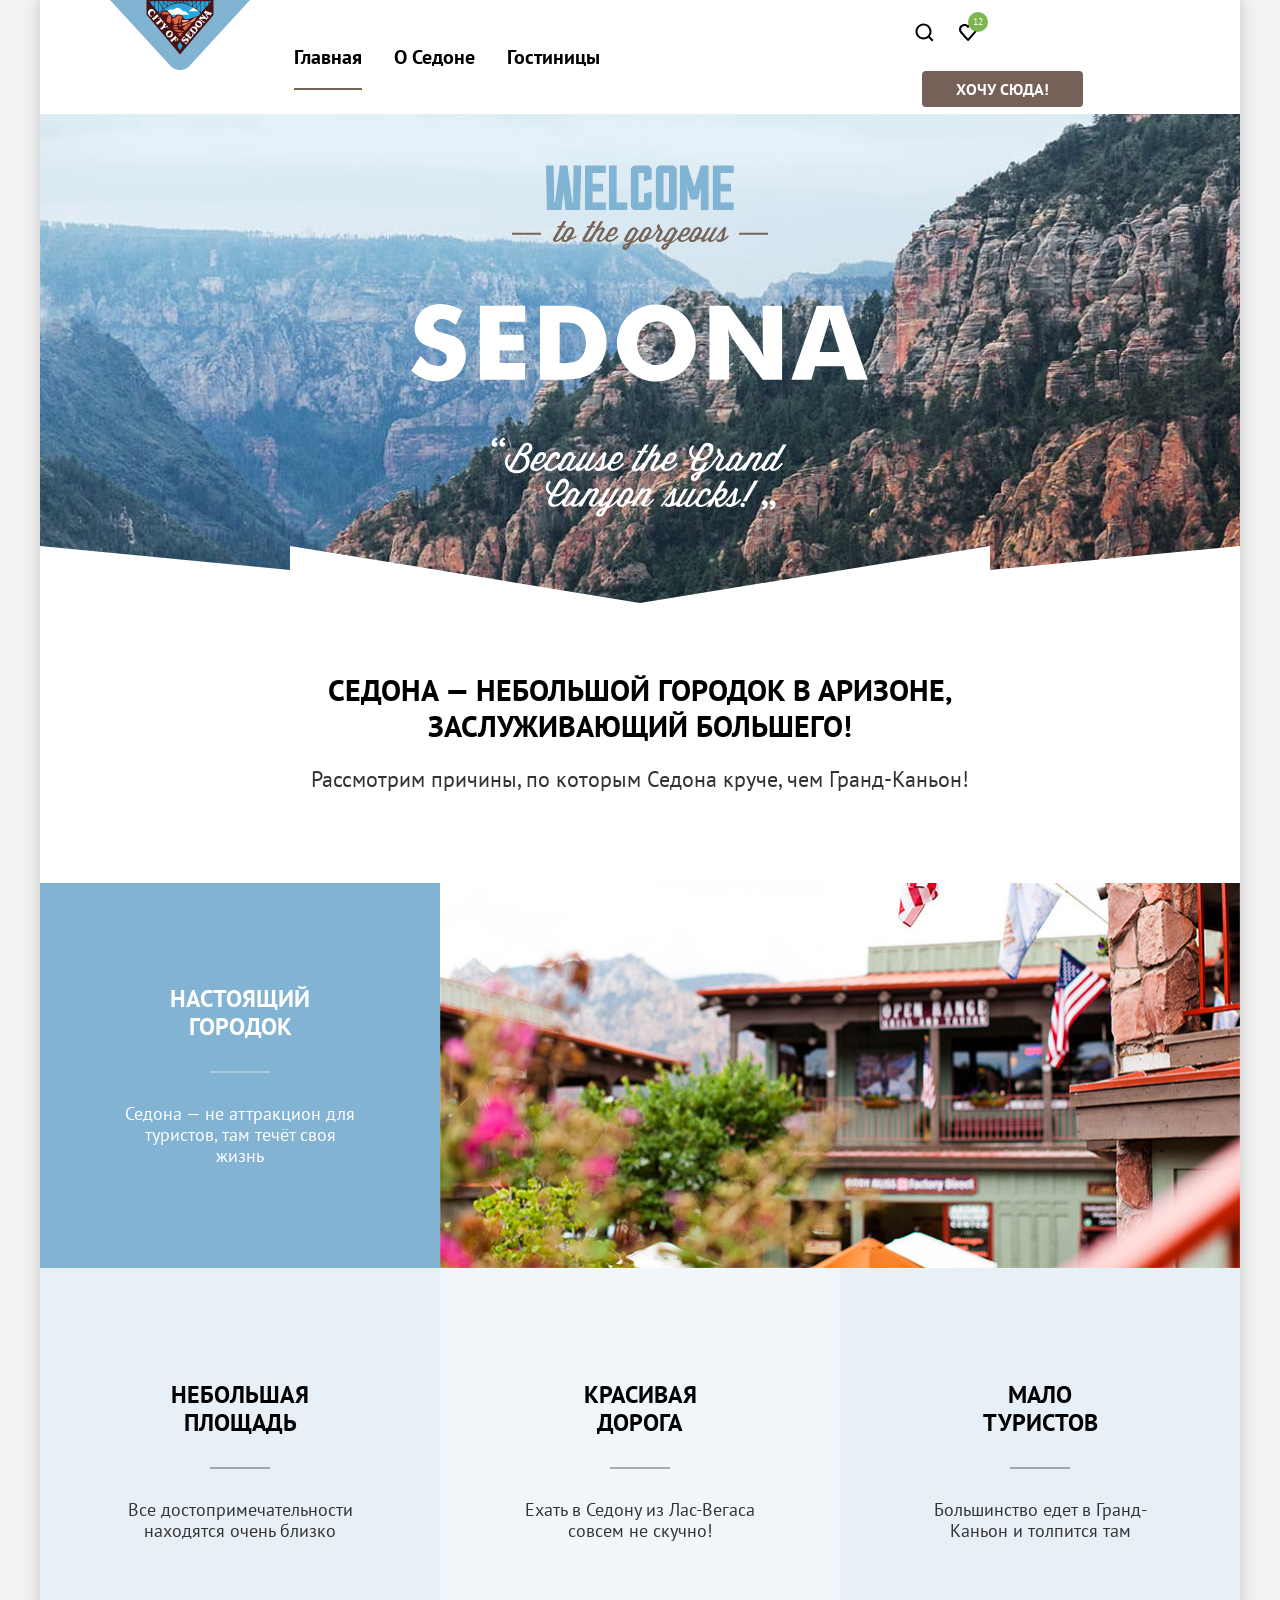
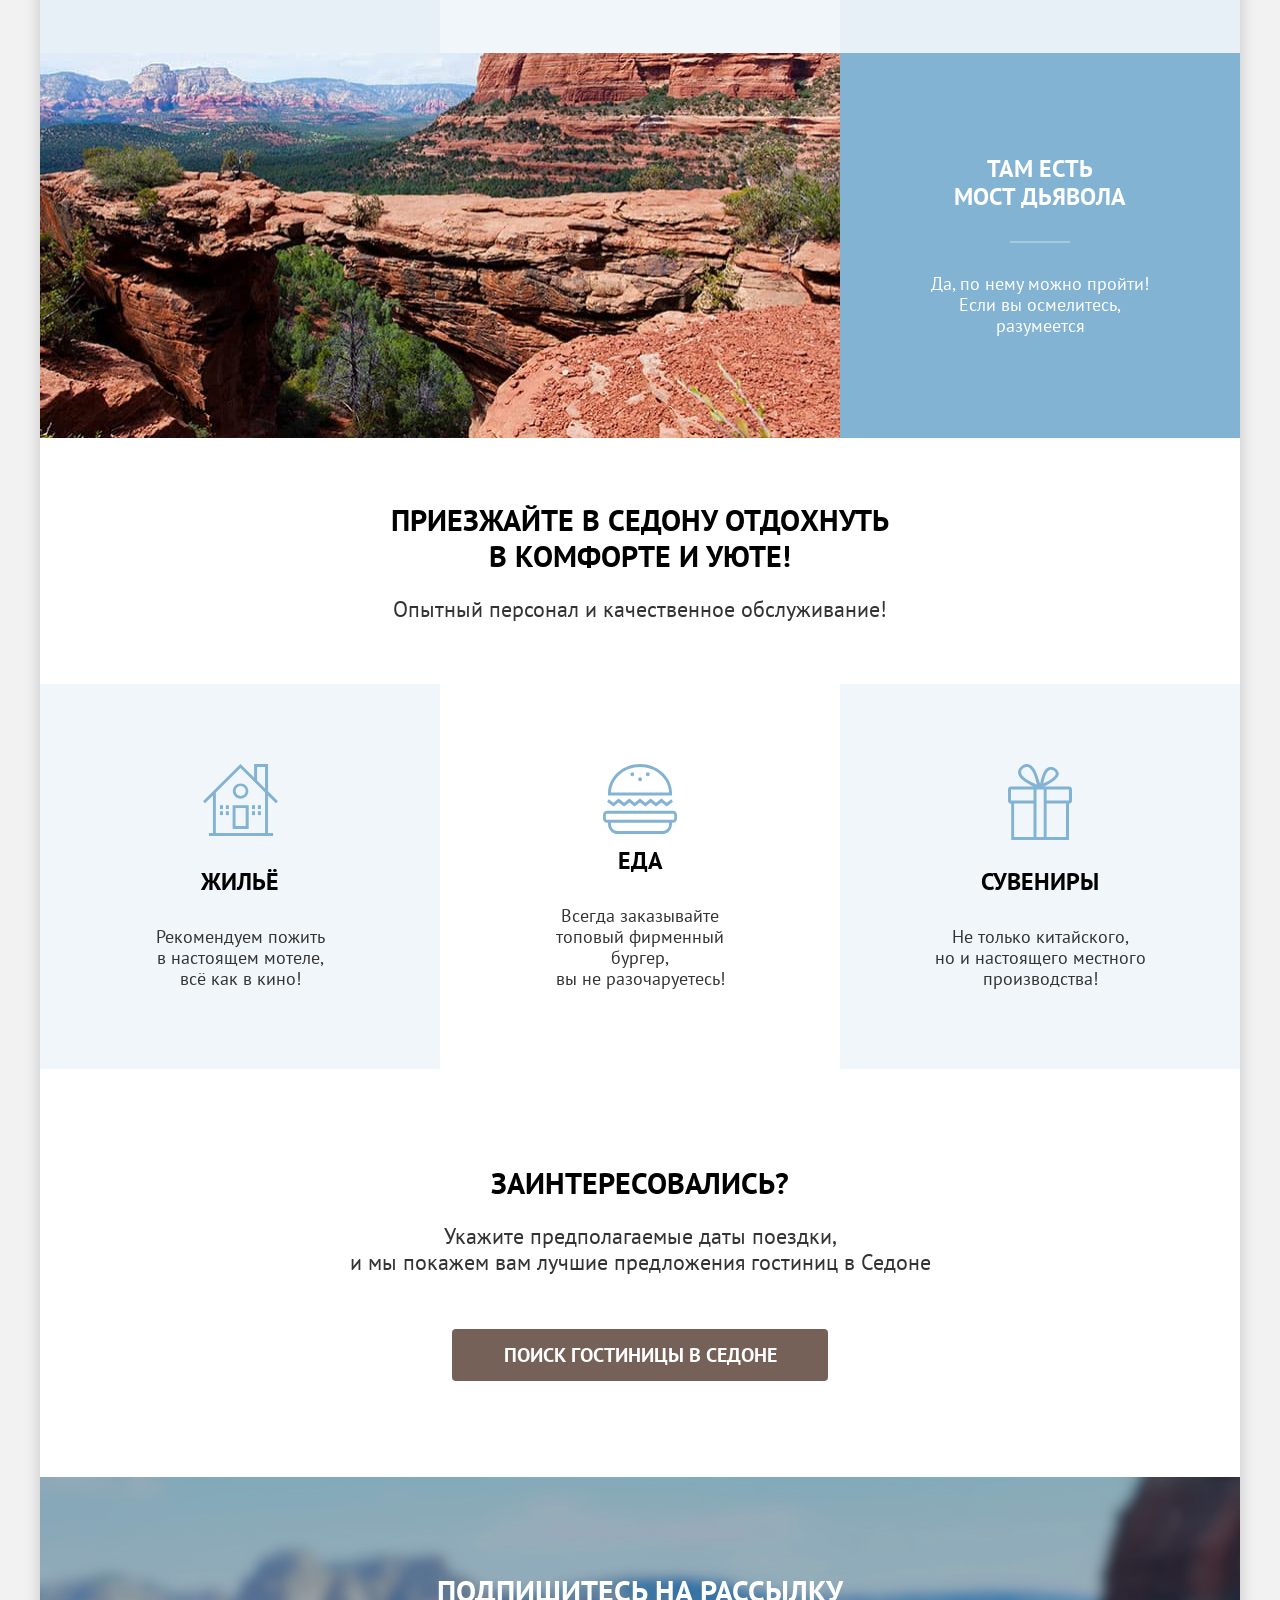
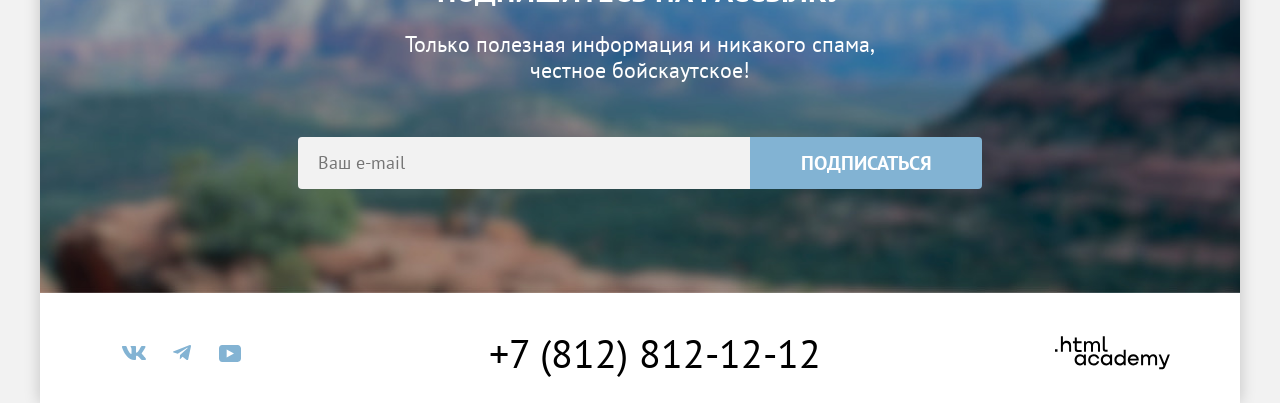
==== commit cad5f759: "fix: review fixes Moved misplaced closing p tag to its place. Added required attribute to modal form" ====
--- a/index.html
+++ b/index.html
@@ -73,11 +73,11 @@
                 <hr class="advantages-divider">
                 <p class="advantages-description white">Седона — не аттракцион для <br>туристов, там течёт своя
                   <br>жизнь
+                </p>
               </div>
               <img src="images/index/photo-1.jpg"
                 alt="Зелёная улочка Седоны с видом на гриль-бар и таверну 'Open Range'" width="800" height="385"
                 class="advantages-picture">
-              </p>
             </li>
             <li class="advantages-item">
               <h3 class="advantages-title">Небольшая <br>площадь</h3>
@@ -167,13 +167,13 @@
             <label for="check-in-date" class="search-dialog-label">Дата заезда:</label>
             <div class="search-dialog-container-long">
               <input type="text" name="check-in-date" id="check-in-date" value="27 апреля 2020"
-                class="search-dialog-input search-dialog-input-date input-text">
+                class="search-dialog-input search-dialog-input-date input-text" required>
               <p class="dialog-message error">Мы не можем отправить вас в прошлое.</p>
             </div>
             <label for="check-out-date" class="search-dialog-label">Дата выезда:</label>
             <div class="search-dialog-container-long">
               <input type="text" name="check-out-date" id="check-out-date" value="1 сентября 2023"
-                class="search-dialog-input search-dialog-input-date input-text">
+                class="search-dialog-input search-dialog-input-date input-text" required>
               <p class="dialog-message info">На эти даты есть свободные номера. Пока есть.</p>
             </div>
             <label for="adults-number" class="search-dialog-label">Взрослые:</label>
@@ -184,7 +184,7 @@
                 </span>
               </button>
               <input type="number" name="adults-number" id="adults-number" value="2"
-                class="search-dialog-input search-dialog-input-number input-text input-number">
+                class="search-dialog-input search-dialog-input-number input-text input-number" required>
               <button class="plus-button grey-button" type="button">
                 <span class="visually-hidden">
                   Добавить один
--- a/styles/styles.css
+++ b/styles/styles.css
@@ -77,13 +77,20 @@
 /* Page Header */
 
 .page-header {
+  position: relative;
   display: flex;
   justify-content: center;
-  height: 64px;
+  min-height: 64px;
   gap: 30px;
   padding: 0 70px;
 }
 
+.page-header .logo {
+  position: absolute;
+  top: 0;
+  left: 70px;
+}
+
 .page-header .logo:hover {
   opacity: 0.9;
 }
@@ -100,17 +107,26 @@
   display: flex;
   width: 100%;
   justify-content: space-between;
+  margin-left: 168px;
 }
 
 .navigation-menu-list,
 .navigation-controls-list {
   display: flex;
   flex-wrap: wrap;
-  justify-content: center;
+  justify-content: flex-start;
   align-items: center;
   margin: 0;
   padding: 0;
   list-style: none;
+}
+
+.navigation-menu-list {
+  max-width: 604px;
+}
+
+.navigation-controls-list {
+  max-width: 268px;
 }
 
 .navigation-menu-item {
@@ -154,10 +170,17 @@
   opacity: 0.3;
 }
 
+.navigation-controls-link {
+  display: inline-block;
+}
+
 .icon-link:hover,
-.icon-link:focus-visible,
+.icon-link:focus-visible {
+  opacity: 0.6;
+}
+
 .icon-link:active {
-  opacity: 0.6;
+  opacity: 0.3;
 }
 
 .icon-link:focus-visible {
@@ -205,8 +228,9 @@
   font-weight: 700;
   font-size: 16px;
   line-height: 20px;
+  max-width: 250px;
   padding: 8px 34px;
-  margin-left: 20px;
+  margin: 7px 0 7px 20px;
   border-radius: 4px;
   background-color: #756157;
 }
@@ -859,6 +883,10 @@
 .range-button:focus-visible {
   background-color: #e5e5e5;
   outline: solid 3px #83b3d3;
+}
+
+.range-button:active {
+  background-color: #c5c5c5;
 }
 
 .range-button.button-max {
